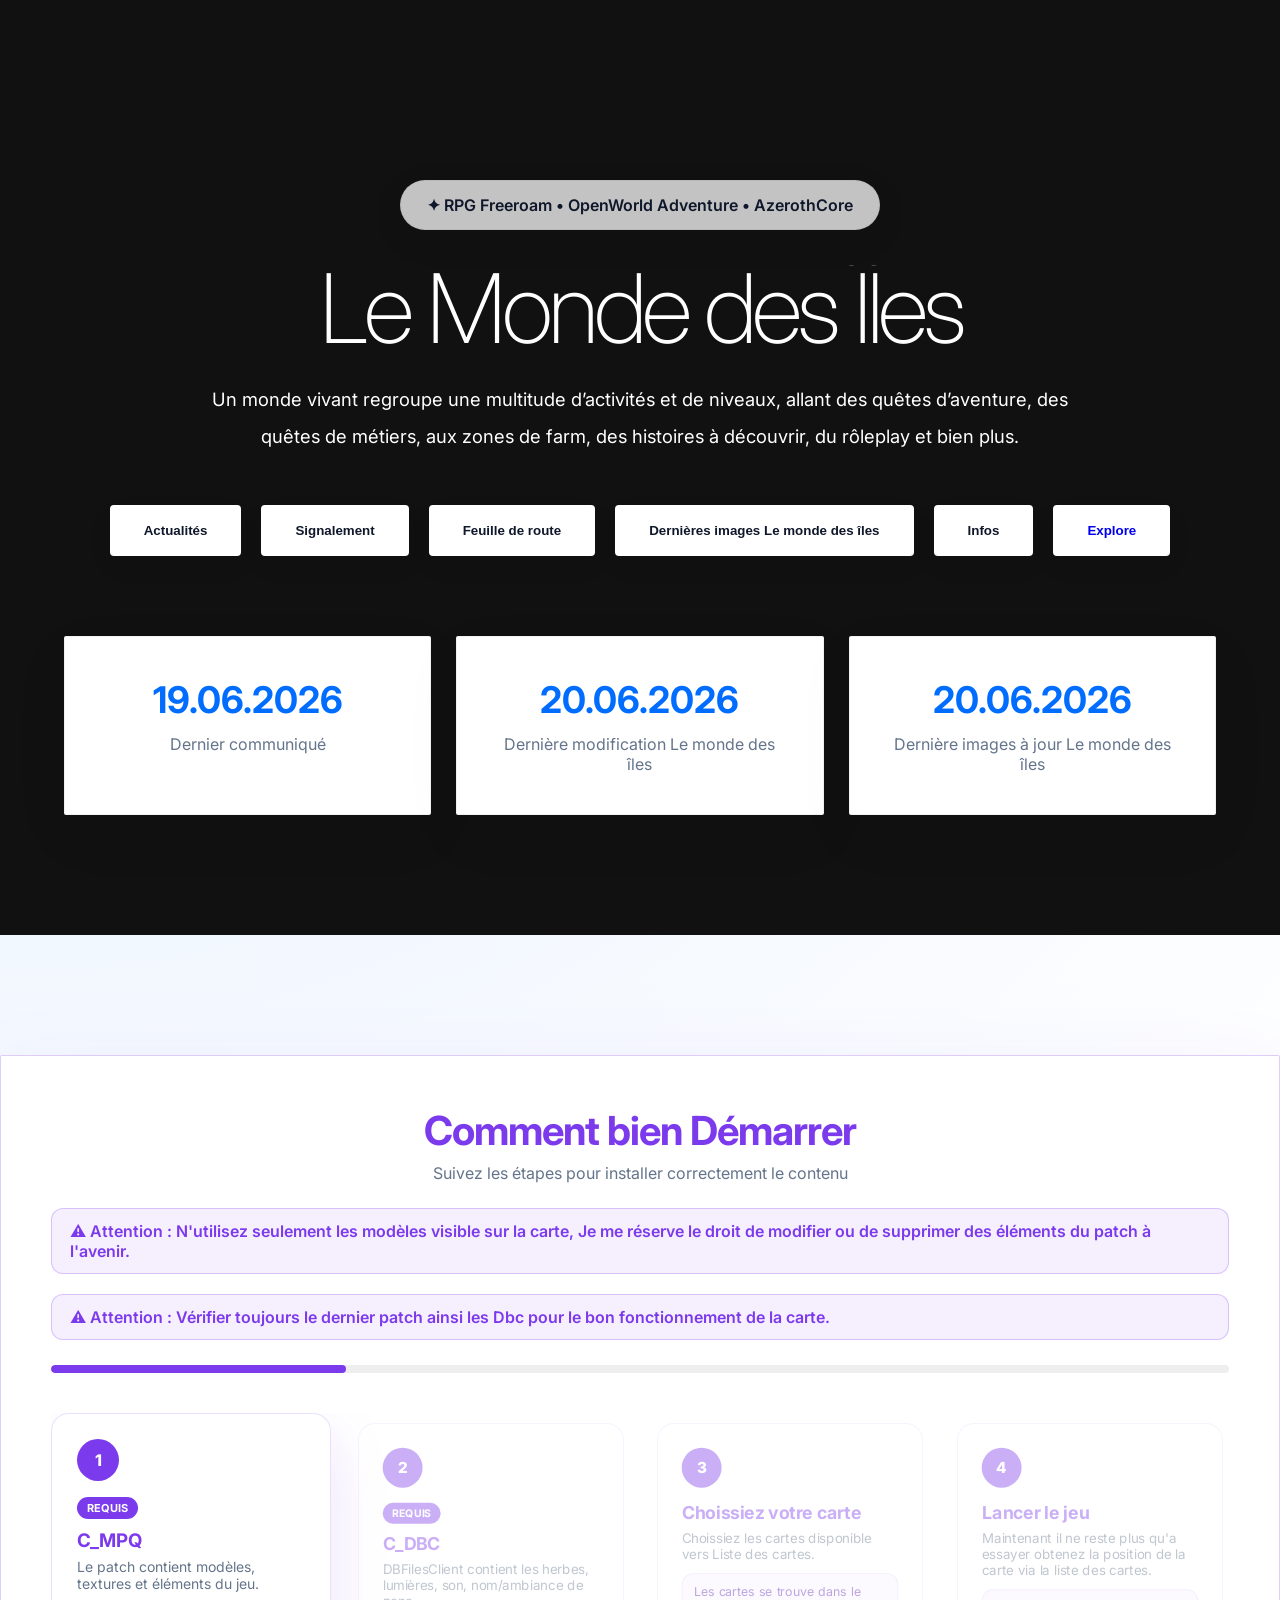
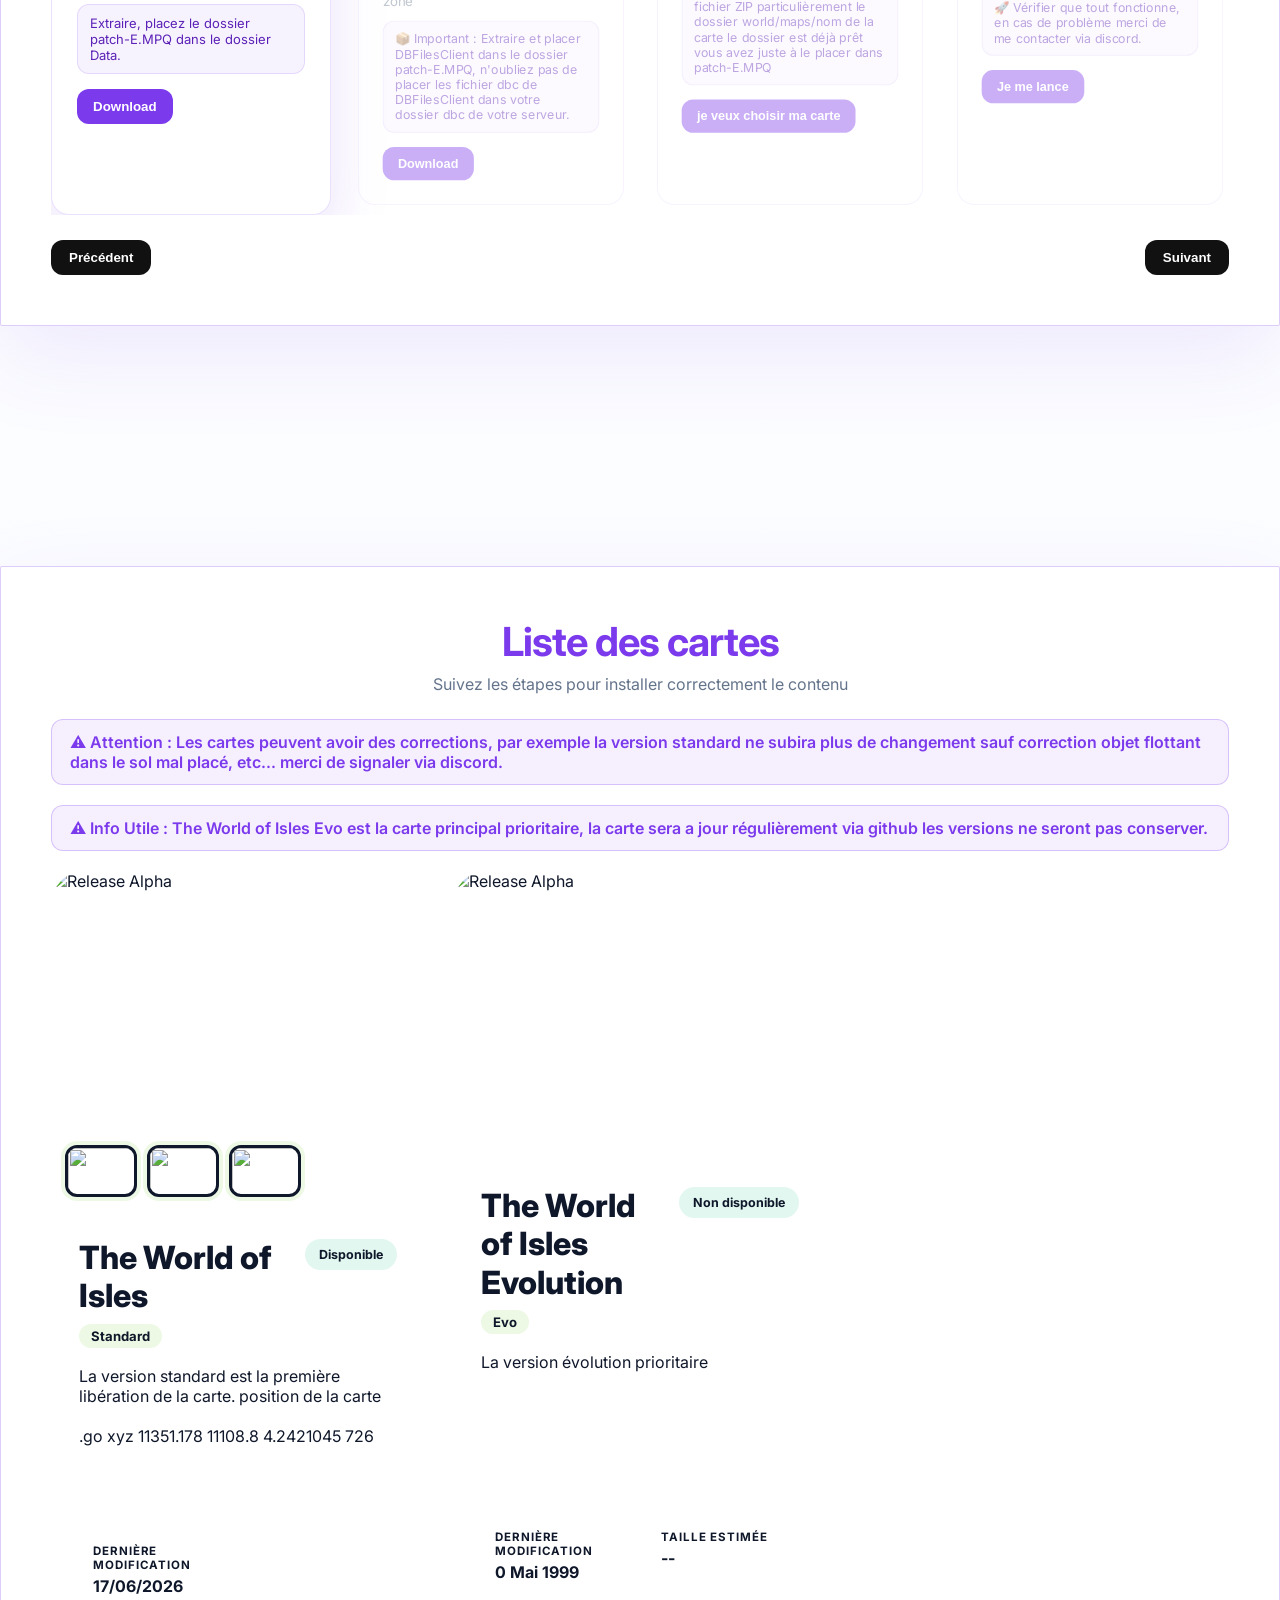
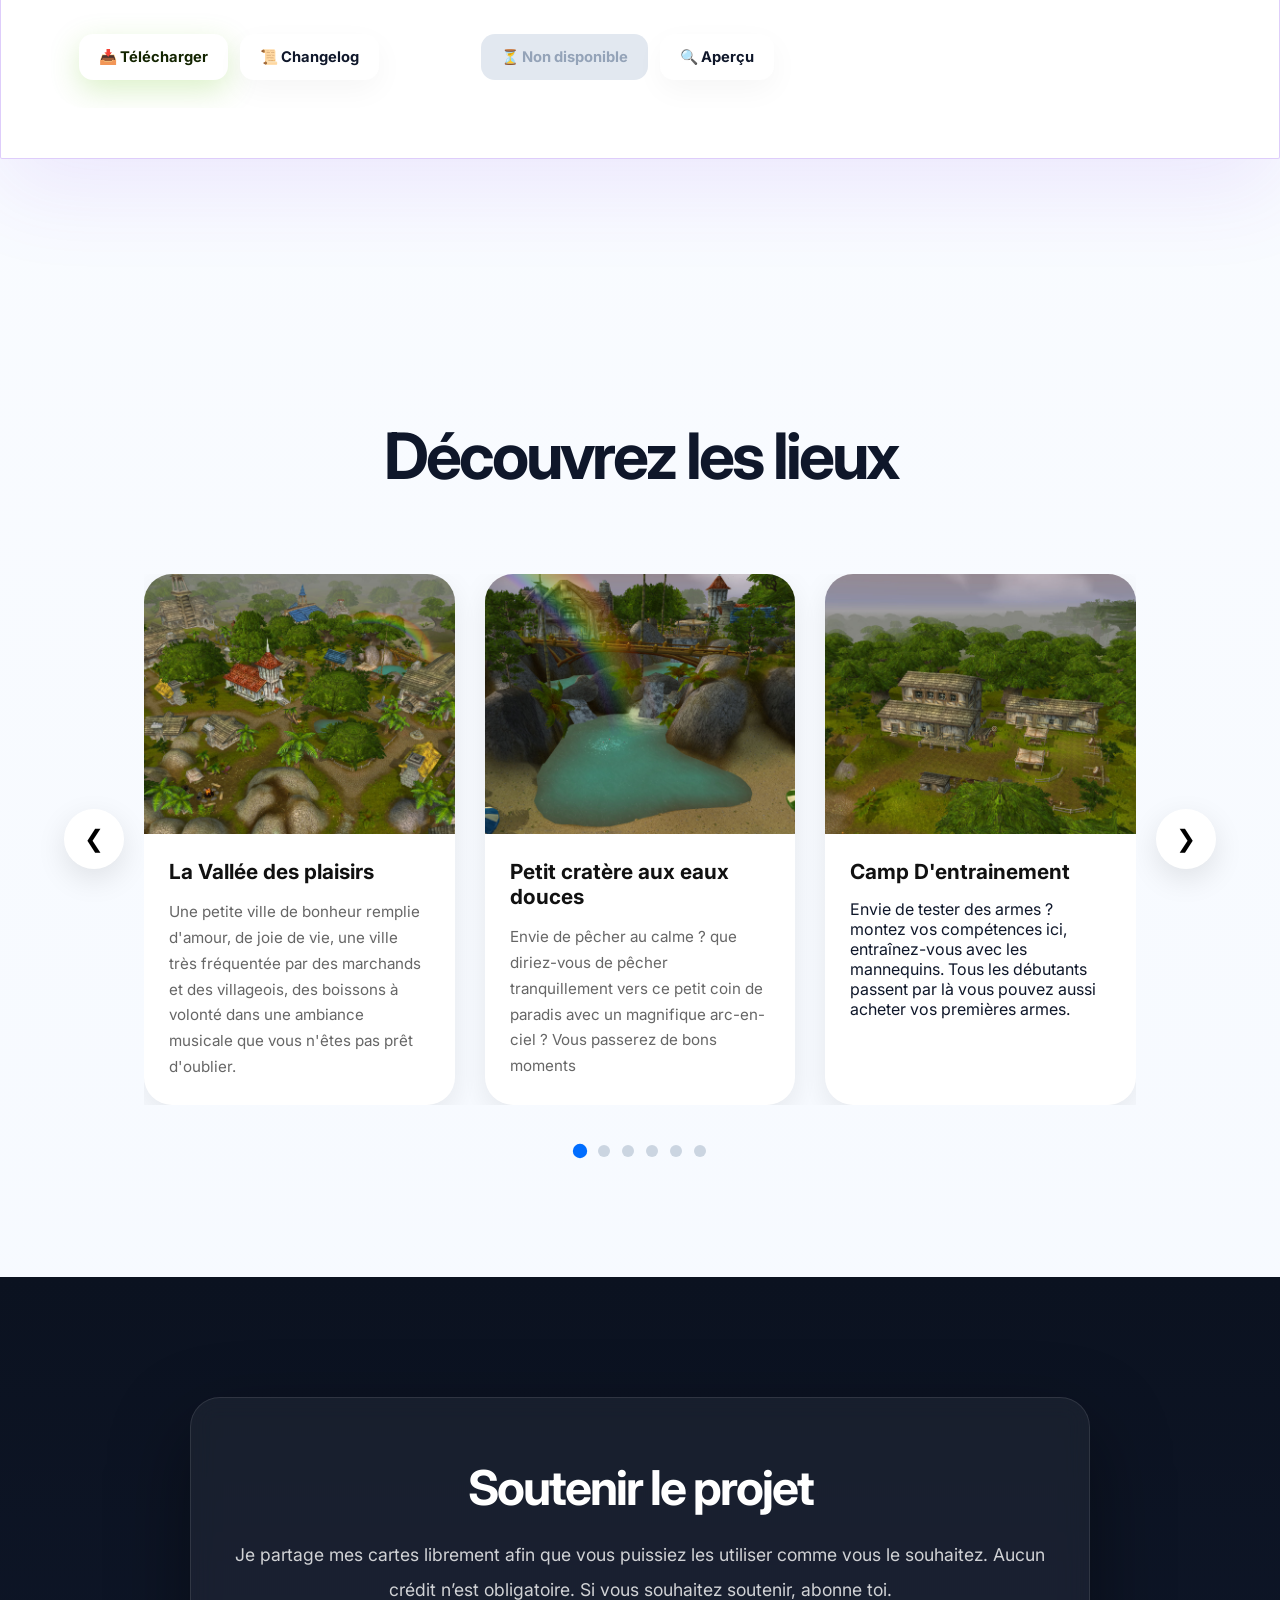
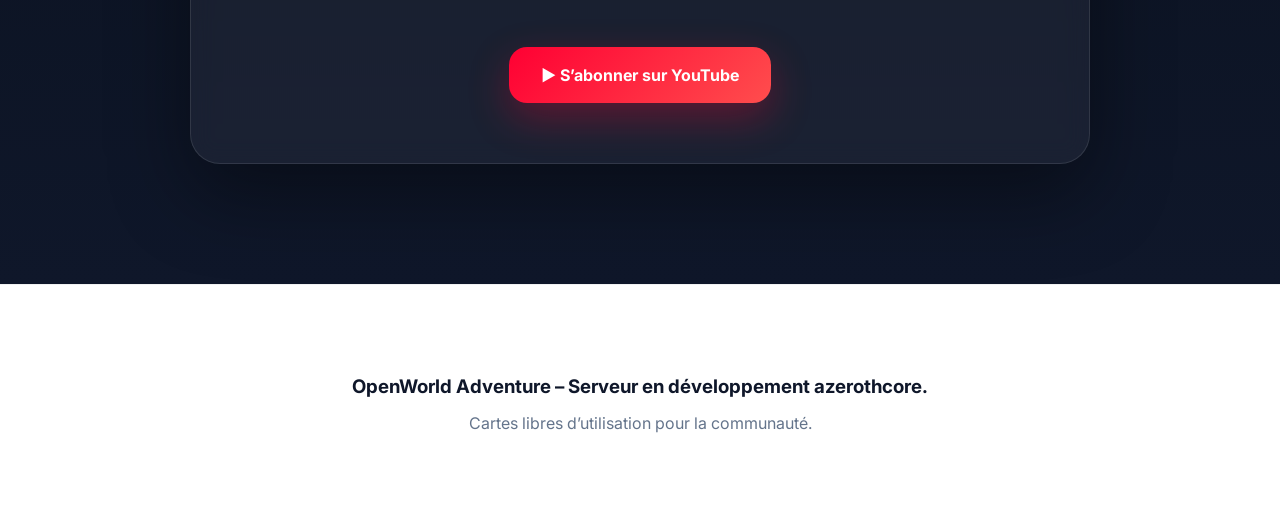
==== index.html @ 9f17b2f1 "Add files via upload" ====
<!DOCTYPE html>
<html lang="fr">
<head>
<meta charset="UTF-8">
<meta name="viewport" content="width=device-width, initial-scale=1.0">
<title>OpenWorld Adventure</title>
<link rel="stylesheet" href="css/style.css">
<link rel="preconnect" href="https://fonts.googleapis.com">
<link rel="preconnect" href="https://fonts.gstatic.com" crossorigin>
<link href="https://fonts.googleapis.com/css2?family=Inter:wght@300;400;500;600;700;800;900&display=swap" rel="stylesheet">
</head>
<body>
	<!--<div id="menu"></div>-->

<section class="hero">

    <video autoplay muted loop playsinline class="hero-video">
        <source src="video/world.mp4" type="video/mp4">
    </video>

    <div class="container hero-content">

        <div class="hero-badge">
            ✦ RPG Freeroam • OpenWorld Adventure • AzerothCore
        </div>

        <h1>
            Le Monde des Îles
        </h1>

        <p>
           Un monde vivant regroupe une multitude d’activités et de niveaux, allant des quêtes d’aventure, des quêtes de métiers, aux zones de farm, des histoires à découvrir, du rôleplay et bien plus. 
        </p>
 <div class="hero-buttons">
                <button class="btn-secondary" data-modal="newsModal">Actualités
</button>

<button class="btn-secondary" data-modal="signalModal">
    Signalement
</button>

<button class="btn-secondary" data-modal="feuilleModal">
    Feuille de route
</button>
<button class="btn-secondary" data-modal="patchModal">
    Dernières images Le monde des îles
</button>

<button class="btn-secondary" data-modal="videoModal">
    Infos
</button>
<a href="map"><button class="btn-secondary">
    Explore
</button></a>
            </div>
  

        <div class="hero-stats">
        	 <div class="stat-card">
                <h2>19.06.2026</h2>
                <span>Dernier communiqué</span>
            </div>

            <div class="stat-card">
                <h2>20.06.2026</h2>
                <span>Dernière modification Le monde des îles</span>
            </div>
             <div class="stat-card">
                <h2>20.06.2026</h2>
                <span>Dernière images à jour Le monde des îles</span>
            </div>


        </div>

    </div>

</section>


<style>

/* =========================
   BASE PANEL
========================= */

.tutorial-hybrid{
    padding:120px 0;
    display:flex;
    justify-content:center;
}

.tutorial-box{
    width: 100%;
  max-width: 1800px;
  background: rgba(255,255,255,0.95);
  border: 1px solid rgba(124,58,237,0.25);
  border-radius: 2px;
  padding: 50px;
  box-shadow: 0 30px 90px rgba(124,58,237,0.10);
  backdrop-filter: blur(12px);
}

/* TITLE */
.tutorial-title{
    text-align:center;
    margin-bottom:25px;
}

.tutorial-title h2{
    font-size:2.5rem;
    color:#7c3aed;
    letter-spacing:-1px;
}

.tutorial-title p{
    color:#64748b;
    margin-top:8px;
}

/* PROGRESS BAR */
.progress-wrap{
    width:100%;
    height:8px;
    background:#eee;
    border-radius:50px;
    margin:25px 0 40px;
    overflow:hidden;
}

.progress-bar{
    height:100%;
    width:25%;
    background:#7c3aed;
    transition:0.4s;
}

/* STEP TRACK (HORIZONTAL) */
.tutorial-track{
    display:flex;
    gap:20px;
    overflow:hidden;
}

.tutorial-step{

    pointer-events:none;

    flex:1;
    min-width:250px;

    background:white;
    border-radius:18px;
    border:1px solid rgba(124,58,237,0.15);

    padding:25px;

    opacity:0.4;
    transform:scale(0.95);

    transition:0.4s;
}

/* ACTIVE STEP */

.tutorial-step.active{

    pointer-events:auto;

    opacity:1;
    transform:scale(1);

    box-shadow:0 25px 60px rgba(124,58,237,0.15);
}

/* NUMBER */
.step-num{
    width:42px;
    height:42px;
    border-radius:50%;
    background:#7c3aed;
    color:white;

    display:flex;
    align-items:center;
    justify-content:center;

    font-weight:800;
    margin-bottom:15px;
}

/* TEXT */
.step-info h3{
    color:#7c3aed;
    margin-bottom:6px;
}

.step-info p{
    color:#64748b;
    font-size:14px;
    margin-bottom:12px;
}

/* BUTTON */
.btn-purple{
    background:#7c3aed;
    color:white;

    border:none;
    padding:10px 16px;
    border-radius:12px;

    font-weight:700;
    cursor:pointer;

    transition:0.3s;
}

.btn-purple:hover{
    transform:translateY(-3px);
    box-shadow:0 12px 30px rgba(124,58,237,0.3);
}

/* NAV BUTTONS */
.nav-buttons{
    display:flex;
    justify-content:space-between;
    margin-top:25px;
}

.nav-buttons button{
    padding:10px 18px;
    border:none;
    border-radius:12px;
    cursor:pointer;
    font-weight:700;
    background:#111;
    color:white;
}

/* MOBILE → vertical */
@media(max-width:768px){
    .tutorial-track{
        flex-direction:column;
    }

    .tutorial-step{
        min-width:100%;
    }
}
/* =========================
   INFO + WARNING SYSTEM
========================= */

.info-warning{
    background:rgba(124,58,237,0.08);
    border:1px solid rgba(124,58,237,0.25);
    padding:12px 18px;
    border-radius:12px;
    margin:20px 0;
    color:#7c3aed;
    font-weight:600;
}

/* REQUIRES TAG */
.tag-require{
    display:inline-block;
    padding:4px 10px;
    font-size:11px;
    font-weight:700;
    border-radius:999px;
    background:#7c3aed;
    color:white;
    margin-bottom:10px;
}

/* INFO BOX */
.info-box{
    margin:10px 0 15px;
    padding:10px 12px;
    border-radius:12px;

    background:rgba(124,58,237,0.06);
    border:1px solid rgba(124,58,237,0.15);

    font-size:13px;
    color:#5b21b6;
}

/* POPUP SYSTEM */
.popup{
    position:fixed;
    bottom:30px;
    right:30px;

    background:#7c3aed;
    color:white;

    padding:14px 18px;
    border-radius:12px;

    font-weight:700;

    opacity:0;
    transform:translateY(20px);

    transition:0.4s;
    pointer-events:none;
}

.popup.show{
    opacity:1;
    transform:translateY(0);
}

</style>

<section class="tutorial-hybrid" id="tutorial">
<div class="tutorial-box">

    <div class="tutorial-title">
        <h2>Comment bien Démarrer</h2>
        <p>Suivez les étapes pour installer correctement le contenu</p>
    </div>

    <!-- WARNING BOX GLOBAL -->
    <div class="info-warning">
        ⚠️ Attention : N'utilisez seulement les modèles visible sur la carte, Je me réserve le droit de modifier ou de supprimer des éléments du patch à l'avenir.
    </div>
    <div class="info-warning">
        ⚠️ Attention : Vérifier toujours le dernier patch ainsi les Dbc pour le bon fonctionnement de la carte.
    </div>

    <div class="progress-wrap">
        <div class="progress-bar" id="progressBar"></div>
    </div>

    <div class="tutorial-track">

        <!-- STEP 1 -->
        <div class="tutorial-step active">

            <div class="step-num">1</div>

            <div class="step-info">

                <div class="tag-require">REQUIS</div>

                <h3>C_MPQ</h3>

                <p>Le patch contient modèles, textures et éléments du jeu.</p>

                <div class="info-box">
                    Extraire, placez le dossier patch-E.MPQ dans le dossier Data. <br/>
                </div>

                <a href="https://www.mediafire.com/file/862pivj60sgarbf/C_MPQ.zip/file"><button class="btn-purple" onclick="showPopup('Téléchargement lancé !')">
                    Download
                </button></a>

            </div>

        </div>

        <!-- STEP 2 -->
        <div class="tutorial-step">

            <div class="step-num">2</div>

            <div class="step-info">
                 <div class="tag-require">REQUIS</div>
                <h3>C_DBC</h3>

                <p>DBFilesClient contient les herbes, lumières, son, nom/ambiance de zone</p>

                <div class="info-box">
                    📦 Important : Extraire et placer DBFilesClient dans le dossier patch-E.MPQ, n'oubliez pas de placer les fichier dbc de DBFilesClient dans votre dossier dbc de votre serveur.
                </div>

                <a href="https://www.mediafire.com/file/7sdpprgz83rs4ek/C_DBC.zip/file"><button class="btn-purple" onclick="showPopup('WinRAR recommandé')">
                    Download
                </button></a>

            </div>

        </div>

        <!-- STEP 3 -->
        <div class="tutorial-step">

            <div class="step-num">3</div>

            <div class="step-info">

                <h3>Choissiez votre carte</h3>

                <p>Choissiez les cartes disponible vers Liste des cartes.</p>

                <div class="info-box">
                    Les cartes se trouve dans le fichier ZIP particulièrement le dossier world/maps/nom de la carte le dossier est déjà prêt vous avez juste à le placer dans patch-E.MPQ
                </div>

                <a href="#tutorial2"><button class="btn-purple" onclick="showPopup('Redirection')">
                    je veux choisir ma carte
                </button></a>

            </div>

        </div>

        <!-- STEP 4 -->
        <div class="tutorial-step">

            <div class="step-num">4</div>

            <div class="step-info">

                <h3>Lancer le jeu</h3>

                <p>Maintenant il ne reste plus qu'a essayer obtenez la position de la carte via la liste des cartes.</p>

                <div class="info-box">
                    🚀 Vérifier que tout fonctionne,  en cas de problème merci de me contacter via discord.
                </div>

                 <a href="#tutorial2"><button class="btn-purple" onclick="showPopup('Redirection')">
                    Je me lance
                </button></a>

            </div>

        </div>

    </div>

    <div class="nav-buttons">
        <button onclick="prevStep()">Précédent</button>
        <button onclick="nextStep()">Suivant</button>
    </div>

</div>
</section>
<section class="tutorial-hybrid" id="tutorial2">
<div class="tutorial-box">

    <div class="tutorial-title">
        <h2>Liste des cartes</h2>
        <p>Suivez les étapes pour installer correctement le contenu</p>
    </div>

    <!-- WARNING BOX GLOBAL -->
    <div class="info-warning">
        ⚠️ Attention : Les cartes peuvent avoir des corrections, par exemple la version standard ne subira plus de changement sauf correction objet flottant dans le sol mal placé, etc... merci de signaler via discord.
    </div>
     <div class="info-warning">
        ⚠️ Info Utile : The World of Isles Evo est la carte principal prioritaire, la carte sera a jour régulièrement via github les versions ne seront pas conserver.
    </div>



    <div class="card-grid">

        <!-- ==========================================
             CARD 1
        ========================================== -->
        <article class="release-card">

            <div class="release-image-wrapper">
                <img src="img/card/standard.jpg"
                     alt="Release Alpha"
                     class="release-main-image">
                <div class="release-banner"></div>
            </div>

             <div class="release-thumbs">
                 <img src="img/card/1.jpg" class="release-thumb active" onclick="changeReleaseImage(this)">
                <img src="img/card/2.jpg" class="release-thumb active" onclick="changeReleaseImage(this)">  
                <img src="img/card/3.jpg" class="release-thumb active" onclick="changeReleaseImage(this)">
            </div>

            <div class="release-content">
                <div class="release-top">
                    <div>
                        <h2 class="release-title">The World of Isles</h2>
                        <span class="release-version">Standard</span>
                    </div>
                    <span class="status available">Disponible</span>
                </div>

                <p class="release-description">
                    La version standard est la première libération de la carte. position de la carte <br/><br/>.go xyz 11351.178 11108.8 4.2421045 726
                </p>

                <div class="meta-grid">
                    <div class="meta-box">
                        <span class="meta-label">Dernière modification</span>
                        <span class="meta-value">17/06/2026</span>
                    </div>
                </div>

                <div class="actions">
                    <a href="https://www.mediafire.com/file/130jlw6naqi3w5w/The_World_of_Isles_Standard.zip/file" class="btn btn-primary">📥 Télécharger</a>
                    <button class="btn btn-secondary" onclick="openModal('modal-release')">📜 Changelog</button>
                </div>
            </div>
        </article>

        <!-- ==========================================
             CARD 2
        ========================================== -->
        <article class="release-card">
            <div class="release-image-wrapper">
                <img src="img/card/standard.jpg"
                     alt="Release Alpha"
                     class="release-main-image">
                <div class="release-banner"></div>
            </div>

            <div class="release-thumbs">
            </div>

            <div class="release-content">
                <div class="release-top">
                    <div>
                        <h2 class="release-title">The World of Isles Evolution</h2>
                        <span class="release-version">Evo </span>
                    </div>
                    <span class="status available">Non disponible</span>
                </div>

                <p class="release-description">
                    La version évolution prioritaire
                </p>

                <div class="meta-grid">
                    <div class="meta-box">
                        <span class="meta-label">Dernière modification</span>
                        <span class="meta-value">0 Mai 1999</span>
                    </div>
                    <div class="meta-box">
                        <span class="meta-label">Taille estimée</span>
                        <span class="meta-value">--</span>
                    </div>
                </div>

                <div class="actions">
                    <span class="btn btn-disabled">⏳ Non disponible</span>
                    <button class="btn btn-secondary">🔍 Aperçu</button>
                </div>
            </div>
        </article>


    </div>
</div>

<!-- MODAL RELEASE -->
<div class="modal" id="modal-release">
    <div class="modal-box">
        <div class="modal-header">
            <h3>📜 Changelog</h3>
            <button class="modal-close" onclick="closeModal('modal-release')">×</button>
        </div>
        <div class="modal-body">
            <ul class="changelog-list">
                <li></li>
            </ul>
        </div>
    </div>
</div>

<!-- MODAL PATCH -->
<div class="modal" id="modal-patch">
    <div class="modal-box">
        <div class="modal-header">
            <h3>📦 Contenu du Patch</h3>
            <button class="modal-close" onclick="closeModal('modal-patch')">×</button>
        </div>
        <div class="modal-body">
            <ul class="changelog-list">
                <li>Cartes personnalisées.</li>
                <li>Textures HD améliorées.</li>
                <li>Nouveaux modèles 3D.</li>
                <li>Créatures exclusives.</li>
                <li>Effets visuels et sons.</li>
            </ul>
        </div>
    </div>
</div>
</section>

<!-- POPUP -->
<div id="popup" class="popup"></div>
<script>

function showPopup(text){

    const popup = document.getElementById("popup");

    popup.innerText = text;
    popup.classList.add("show");

    setTimeout(()=>{
        popup.classList.remove("show");
    }, 2000);
}

/* garde ton ancien JS nextStep/prevStep */

</script>
<script>

let steps = document.querySelectorAll(".tutorial-step");
let progress = document.getElementById("progressBar");

let current = 0;

function update(){
    steps.forEach((s,i)=>{
        s.classList.toggle("active", i === current);
    });

    progress.style.width = ((current+1)/steps.length)*100 + "%";
}

function nextStep(){
    if(current < steps.length -1){
        current++;
        update();
    }
}

function prevStep(){
    if(current > 0){
        current--;
        update();
    }
}

update();

</script>

</section>

<div class="custom-modal" id="newsModal">

    <div class="modal-overlay"></div>

    <div class="modal-box">

        <button class="close-modal">
            ✕
        </button>

          <div class="news-card">

                <h2>Actualités</h2>
                <p></p>


            </div>

    </div>

</div>

<div class="custom-modal" id="signalModal">

    <div class="modal-overlay"></div>

    <div class="modal-box">

        <button class="close-modal">
            ✕
        </button>

          <div class="news-card">

                <h2>The World of Isles standard</h2>
                <li>Objet flottanet, en dessous du sol.<li>

        </div>
    </div>
</div>
<div class="custom-modal" id="feuilleModal">

    <div class="modal-overlay"></div>

    <div class="modal-box">

        <button class="close-modal">
            ✕
        </button>

          <div class="news-card">

                <h2>The World of Isles Evolution</h2>
                <li>Amélioration et changement sur la carte.</li>
                <li>Nouvelle île au bambou.</li>

        </div>
    </div>
</div>
<div class="custom-modal" id="patchModal">

    <div class="modal-overlay"></div>

    <div class="modal-box">

        <button class="close-modal">✕</button>

        <h2>Dernières images</h2>

        <div class="news-grid">

            <div class="news-card">
                <a href="img/news/1.jpg"><img src="img/news/1.jpg" alt=""></a>
            </div>

            <div class="news-card">
                <a href="img/news/2.jpg"><img src="img/news/2.jpg" alt=""></a>
            </div>

            <div class="news-card">
                <a href="img/news/3.jpg"><img src="img/news/3.jpg" alt=""></a>
            </div>
            <div class="news-card">
                <a href="img/news/4.jpg"><img src="img/news/4.jpg" alt=""></a>
            </div>

        </div>

    </div>

</div>
  <script>
    // Toggle FAQ accordéon
    const items = document.querySelectorAll(".faq-item");
    items.forEach(item => {
      item.addEventListener("click", () => {
        item.classList.toggle("active");
      });
    });
  </script>

</body>

        </div>

    </div>

</div>
<style>

.section-header{
    text-align:center;
    margin-bottom:50px;
}

.section-header h1{
    font-size:clamp(2.5rem, 5vw, 4rem);
    font-weight:800;
    margin-bottom:12px;
}

.section-header p{
    max-width:780px;
    margin:auto;
    color:var(--muted);
    font-size:1.05rem;
}

/* ==========================================
   GRID - EXACTEMENT COMME TON IMAGE
========================================== */
.card-grid{
    display:grid;
    grid-template-columns:repeat(3, 1fr);
    gap:28px;
}

/* ==========================================
   CARD
========================================== */
.release-card{
    background:var(--surface);
    border-radius:var(--radius);
    overflow:hidden;
    box-shadow:var(--shadow);
    border:1px solid var(--border);
    transition:var(--transition);

    /* IMPORTANT : toutes les cartes ont la même hauteur */
    height:100%;
    display:flex;
    flex-direction:column;
}

.release-card:hover{
    transform:translateY(-8px);
    box-shadow:0 30px 80px rgba(15,23,42,0.12);
}

/* ==========================================
   IMAGE PRINCIPALE
========================================== */
.release-image-wrapper{
    position:relative;
}

.release-main-image{
    width:100%;
    height:260px; /* même hauteur pour toutes */
    object-fit:cover;
    display:block;
}

.release-banner{
    position:absolute;
    left:0;
    right:0;
    bottom:0;
    height:6px;
    background:linear-gradient(90deg, var(--primary), var(--primary-light));
}

/* ==========================================
   MINIATURES
========================================== */
.release-thumbs{
    display:flex;
    gap:10px;
    padding:14px;
    background:#fff;
    border-bottom:1px solid var(--border);
}

.release-thumb{
    width:72px;
    height:52px;
    object-fit:cover;
    border-radius:12px;
    cursor:pointer;
    border:3px solid transparent;
    opacity:.75;
    transition:var(--transition);
}

.release-thumb:hover{
    opacity:1;
    transform:translateY(-2px);
}

.release-thumb.active{
    opacity:1;
    border-color:var(--primary);
    box-shadow:0 0 0 4px rgba(110,201,35,.12);
}

/* ==========================================
   CONTENT
========================================== */
.release-content{
    padding:28px;
    display:flex;
    flex-direction:column;
    flex:1; /* remplit toute la hauteur restante */
}

.release-top{
    display:flex;
    justify-content:space-between;
    align-items:flex-start;
    gap:16px;
    margin-bottom:18px;
}

.release-title{
    font-size:2rem;
    font-weight:800;
    line-height:1.2;
}

.release-version{
    display:inline-block;
    margin-top:8px;
    padding:4px 12px;
    border-radius:999px;
    background:rgba(110,201,35,.12);
    color:var(--primary-dark);
    font-size:.82rem;
    font-weight:700;
}

.status{
    padding:8px 14px;
    border-radius:999px;
    font-size:.78rem;
    font-weight:700;
    white-space:nowrap;
}

.status.available{
    background:rgba(16,185,129,.12);
    color:var(--success);
}

.status.unavailable{
    background:rgba(239,68,68,.12);
    color:var(--danger);
}

/* Description avec hauteur minimale pour uniformiser */
.release-description{
    color:var(--muted);
    margin-bottom:24px;
    min-height:140px;
}

/* ==========================================
   META
========================================== */
.meta-grid{
    display:grid;
    grid-template-columns:1fr 1fr;
    gap:14px;
    margin-bottom:24px;
}

.meta-box{
    background:var(--surface-2);
    border:1px solid var(--border);
    border-radius:18px;
    padding:14px;
}

.meta-label{
    display:block;
    font-size:.72rem;
    text-transform:uppercase;
    letter-spacing:.08em;
    color:var(--muted);
    font-weight:700;
    margin-bottom:4px;
}

.meta-value{
    font-weight:700;
}

/* ==========================================
   BUTTONS
========================================== */
.actions{
    display:flex;
    gap:12px;
    flex-wrap:wrap;

    /* pousse les boutons en bas de la carte */
    margin-top:auto;
}

.btn{
    display:inline-flex;
    align-items:center;
    justify-content:center;
    padding:14px 20px;
    border-radius:14px;
    border:none;
    cursor:pointer;
    font-family:inherit;
    font-size:.92rem;
    font-weight:700;
    text-decoration:none;
    transition:var(--transition);
}

.btn-primary{
    background:linear-gradient(135deg, var(--primary), #8dff2e);
    color:#132400;
    box-shadow:0 10px 30px rgba(110,201,35,.25);
}

.btn-primary:hover{
    transform:translateY(-2px);
    box-shadow:0 18px 40px rgba(110,201,35,.35);
}

.btn-secondary{
    background:#fff;
    border:1px solid var(--border);
    color:var(--text);
}

.btn-secondary:hover{
    background:var(--surface-2);
}

.btn-disabled{
    background:#e2e8f0;
    color:#94a3b8;
    cursor:not-allowed;
    pointer-events:none;
}

/* ==========================================
   MODAL
========================================== */
.modal{
    position:fixed;
    inset:0;
    background:rgba(15,23,42,.65);
    backdrop-filter:blur(6px);
    display:flex;
    justify-content:center;
    align-items:center;
    padding:20px;
    opacity:0;
    visibility:hidden;
    transition:var(--transition);
    z-index:9999;
}

.modal.active{
    opacity:1;
    visibility:visible;
}

.modal-box{
    background:#fff;
    border-radius:28px;
    width:min(720px, 100%);
    max-height:85vh;
    overflow:auto;
    box-shadow:0 40px 100px rgba(15,23,42,.25);
}

.modal-header{
    padding:28px 32px 20px;
    border-bottom:1px solid var(--border);
    display:flex;
    justify-content:space-between;
    align-items:center;
}

.modal-header h3{
    font-size:1.6rem;
    font-weight:800;
}

.modal-close{
    width:42px;
    height:42px;
    border:none;
    border-radius:50%;
    background:#f1f5f9;
    cursor:pointer;
    font-size:1.5rem;
}

.modal-body{
    padding:28px 32px 32px;
}

.changelog-list{
    padding-left:20px;
    color:var(--muted);
}

.changelog-list li{
    margin-bottom:10px;
}

/* ==========================================
   RESPONSIVE
========================================== */
@media (max-width: 1100px){
    .card-grid{
        grid-template-columns:repeat(2, 1fr);
    }
}

@media (max-width: 768px){
    body{
        padding:40px 16px;
    }

    .card-grid{
        grid-template-columns:1fr;
    }

    .release-main-image{
        height:220px;
    }

    .release-content{
        padding:22px;
    }

    .release-top{
        flex-direction:column;
        align-items:flex-start;
    }

    .meta-grid{
        grid-template-columns:1fr;
    }

    .actions{
        flex-direction:column;
    }

    .btn{
        width:100%;
    }

    .release-description{
        min-height:auto;
    }
}
</style>
</head>


<script>
function changeReleaseImage(thumb){
    const card = thumb.closest('.release-card');
    const mainImage = card.querySelector('.release-main-image');

    mainImage.src = thumb.src;
    mainImage.alt = thumb.alt || 'Image release';

    card.querySelectorAll('.release-thumb').forEach(img => {
        img.classList.remove('active');
    });

    thumb.classList.add('active');
}

function openModal(id){
    document.getElementById(id).classList.add('active');
    document.body.style.overflow = 'hidden';
}

function closeModal(id){
    document.getElementById(id).classList.remove('active');
    document.body.style.overflow = '';
}

// Fermer en cliquant à l'extérieur
 document.querySelectorAll('.modal').forEach(modal => {
    modal.addEventListener('click', function(e){
        if(e.target === this){
            this.classList.remove('active');
            document.body.style.overflow = '';
        }
    });
});

// Fermer avec Échap
 document.addEventListener('keydown', function(e){
    if(e.key === 'Escape'){
        document.querySelectorAll('.modal.active').forEach(modal => {
            modal.classList.remove('active');
        });
        document.body.style.overflow = '';
    }
});
</script>
  <section class="gallery">

    <div class="container">

        <div class="section-title">
            <h2>Découvrez les lieux</h2>
        </div>

        <!-- SLIDER -->

        <div class="modern-slider">

            <!-- BUTTON LEFT -->

            <button class="slider-btn prev" id="prevBtn">
                ❮
            </button>

            <!-- TRACK -->

            <div class="slider-wrapper">

                <div class="slider-track" id="sliderTrack">

                    <!-- CARD -->

                    <div class="gallery-item" onclick="openLightbox('img/village.jpg')">

                        <img src="img/village.jpg" alt="">

                        <div class="gallery-content">
                            <h3>La Vallée des plaisirs</h3>
                            <p>Une petite ville de bonheur remplie d'amour, de joie de vie, une ville très fréquentée par des marchands et des villageois, des boissons à volonté dans une ambiance musicale que vous n'êtes pas prêt d'oublier. </p>
                        </div>
                    </div>

                    <!-- CARD -->

                    <div class="gallery-item" onclick="openLightbox('img/cratere.jpg')">

                        <img src="img/cratere.jpg" alt="">

                        <div class="gallery-content">
                            <h3>Petit cratère aux eaux douces</h3>
                            <p>Envie de pêcher au calme ? que diriez-vous de pêcher tranquillement vers ce petit coin de paradis avec un magnifique arc-en-ciel ? Vous passerez de bons moments </p>
                        </div>

                    </div>

                    <!-- CARD -->

                    <div class="gallery-item" onclick="openLightbox('img/camp.jpg')">

                        <img src="img/camp.jpg" alt="">

                        <div class="gallery-content">
                            <h3>Camp D'entrainement</h3>
                            Envie de tester des armes ? montez vos compétences ici, entraînez-vous avec les mannequins. Tous les débutants passent par là
                            vous pouvez aussi acheter vos premières armes.
                        </div>

                    </div>

                    <!-- AUTRES IMAGES -->

                    <div class="gallery-item" onclick="openLightbox('img/petrole.jpg')">

                        <img src="img/petrole.jpg" alt="">

                        <div class="gallery-content">
                            <h3>Centre pétrolier</h3>
                            <p>Centre pétrolier façon très écologique ce qui permet de ne pas détruire les eaux douces ni la rendre sale.</p>
                        </div>

                    </div>

                    <div class="gallery-item" onclick="openLightbox('img/village1.jpg')">

                        <img src="img/village1.jpg" alt="">

                        <div class="gallery-content">
                            <h3>Petit village</h3>
                            <p>Un peu égarer ? certains village peuvent vous aidez a retrouver votre chemin, vous pouvez accèder a cette auberge, et découvrir d'autre habitant.</p>
                        </div>

                    </div>

                    <div class="gallery-item" onclick="openLightbox('img/nature.jpg')">

                        <img src="img/nature.jpg" alt="">

                        <div class="gallery-content">
                            <h3>Des petites merveille de la nature</h3>

                            <p>
							Vous trouverez des petits endroit très sympas attention certaine abeille penvent vous attaquez faite très attention dans ces petit bois vous trouverez de petite choses intéressante. 
                            </p>
                        </div>

                    </div>

                    <div class="gallery-item" onclick="openLightbox('img/snow.jpg')">

                        <img src="img/snow.jpg" alt="">

                        <div class="gallery-content">
                            <h3>De la neige ? il fait froid</h3>

                            <p>
                                Il peut y avoir de la neige de petite quantité sur les hautes montagnes, mais ce n'est qu'une impression. Cette neige n'est pas si froide, c'est la neige tiède qui résiste aux températures assez agréable à marcher sur la surface.
                            </p>
                        </div>

                    </div>
                      <div class="gallery-item" onclick="openLightbox('img/hante.jpg')">

                        <img src="img/hante.jpg" alt="">

                        <div class="gallery-content">
                            <h3>La maison hanté</h3>

                            <p>
                                Cette maison est située dans un endroit assez vide, des bruits retentissent, un fantôme a déjà été perçu qui ressemble à une dame vêtue d'une robe avec des cheveux frisottés qui rôde sur le chemin
                            </p>
                        </div>

                    </div>

                </div>

              

                </div>
            <!-- BUTTON RIGHT -->

            <button class="slider-btn next" id="nextBtn">
                ❯
            </button>

        </div>

        <!-- PAGINATION -->

        <div class="slider-pagination" id="sliderPagination"></div>

    </div>

</section>

<section class="support-section" id="gallery">

    <div class="container">

        <div class="support-box">

            <h2>Soutenir le projet</h2>

            <p>
                Je partage mes cartes librement afin que vous puissiez les utiliser comme vous le souhaitez.
				Aucun crédit n’est obligatoire.
				Si vous souhaitez soutenir, abonne toi.
            </p>

            <div class="support-buttons">

                <a href="https://www.youtube.com/@GNC904" target="_blank" class="btn-youtube">
                    ▶ S’abonner sur YouTube
                </a>

            </div>

        </div>

    </div>

</section>

<footer>

    <div class="container">

        <h3>
           OpenWorld Adventure – Serveur en développement azerothcore.
        </h3>

        <p>
            Cartes libres d’utilisation pour la communauté. 
        </p>

    </div>

</footer>
<script>
fetch("menu.html")
  .then(response => response.text())
  .then(data => {
    document.getElementById("menu").innerHTML = data;
  });
</script>

<script>

/* =========================================
   SLIDER
========================================= */

const track =
document.getElementById('sliderTrack');

const nextBtn =
document.getElementById('nextBtn');

const prevBtn =
document.getElementById('prevBtn');

const pagination =
document.getElementById('sliderPagination');

const cards =
document.querySelectorAll('.gallery-item');

let index = 0;

/* CARDS PER VIEW */

function getCardsPerView(){

    if(window.innerWidth <= 768){

        return 1;
    }

    if(window.innerWidth <= 1100){

        return 2;
    }

    return 3;
}

/* UPDATE */

function updateSlider(){

    const cardsPerView =
    getCardsPerView();

    const cardWidth =
    cards[0].offsetWidth + 30;

    track.style.transform =
    `translateX(-${index * cardWidth}px)`;

    updateDots(cardsPerView);
}

/* NEXT */

nextBtn.addEventListener('click', () => {

    const cardsPerView =
    getCardsPerView();

    if(index < cards.length - cardsPerView){

        index++;

        updateSlider();
    }

});

/* PREV */

prevBtn.addEventListener('click', () => {

    if(index > 0){

        index--;

        updateSlider();
    }

});

/* PAGINATION */

function createDots(){

    pagination.innerHTML = '';

    const cardsPerView =
    getCardsPerView();

    const total =
    cards.length - cardsPerView + 1;

    for(let i = 0; i < total; i++){

        const dot =
        document.createElement('div');

        dot.classList.add('slider-dot');

        if(i === index){

            dot.classList.add('active');
        }

        dot.addEventListener('click', () => {

            index = i;

            updateSlider();
        });

        pagination.appendChild(dot);
    }

}

function updateDots(){

    const dots =
    document.querySelectorAll('.slider-dot');

    dots.forEach(dot =>
    dot.classList.remove('active'));

    if(dots[index]){

        dots[index].classList.add('active');
    }

}

/* INIT */

createDots();

updateSlider();

/* RESIZE */

window.addEventListener('resize', () => {

    createDots();

    updateSlider();
});
/* =========================================
   UNIVERSAL MODAL SYSTEM
========================================= */

/* OPEN */

document.querySelectorAll('[data-modal]')
.forEach(button => {

    button.addEventListener('click', () => {

        const modalId =
        button.getAttribute('data-modal');

        const modal =
        document.getElementById(modalId);

        if(modal){

            modal.classList.add('active');

            document.body.style.overflow = 'hidden';
        }
    });

});

/* CLOSE BUTTON */

document.querySelectorAll('.close-modal')
.forEach(button => {

    button.addEventListener('click', () => {

        button.closest('.custom-modal')
        .classList.remove('active');

        document.body.style.overflow = 'auto';
    });

});

/* CLOSE OVERLAY */

document.querySelectorAll('.modal-overlay')
.forEach(overlay => {

    overlay.addEventListener('click', () => {

        overlay.closest('.custom-modal')
        .classList.remove('active');

        document.body.style.overflow = 'auto';
    });

});

/* ESC */

document.addEventListener('keydown', (e) => {

    if(e.key === 'Escape'){

        document.querySelectorAll('.custom-modal')
        .forEach(modal => {

            modal.classList.remove('active');
        });

        document.body.style.overflow = 'auto';
    }
});
</script>
</body>
</html>
---- css/style.css ----
*{
    margin:0;
    padding:0;
    box-sizing:border-box;
}

html{
    scroll-behavior:smooth;
}

:root{

    --blue:#006dff;
    --blue2:#58a6ff;

    --white:#ffffff;
    --bg:#f5f9ff;

    --dark:#0f172a;
    --gray:#64748b;

    --radius:34px;
}

body{

    font-family:'Inter',sans-serif;

    background:
    radial-gradient(circle at top left,
    rgba(0,109,255,0.10),
    transparent 30%),

    linear-gradient(
    180deg,
    #ffffff 0%,
    #f5f9ff 100%
    );

    color:var(--dark);

    overflow-x:hidden;
}

.container{

    width:90%;
    max-width:1450px;
    margin:auto;
}

img{
    width:100%;
    display:block;
}

/* =====================================================
   NAVBAR
===================================================== */

.navbar{

    position:fixed;

    top:0;
    left:0;

    width:100%;

    z-index:999;

    padding:24px 0;

    background:
    rgba(255,255,255,1);

    backdrop-filter:blur(18px);

    border-bottom:
    1px solid rgba(15,23,42,0.06);
}

.nav-container{

    display:flex;

    justify-content:space-between;

    align-items:center;
}

.logo{

    font-size:1.0rem;

    font-weight:300;

    letter-spacing:-1px;

    color:var(--dark);
}

.nav-links{

    display:flex;

    gap:40px;
}

.nav-links a{

    text-decoration:none;

    color:var(--dark);

    font-weight:600;

    transition:0.3s;
}

.nav-links a:hover{

    color:var(--blue);
}

/* =====================================================
   HERO
===================================================== */

.hero{

    position:relative;

    min-height:100vh;

    display:flex;

    align-items:center;

    overflow:hidden;

    padding:180px 0 120px;
    background: #111;
}

.hero::before{

    content:'';

    position:absolute;

    width:800px;
    height:800px;


    top:-300px;
    right:-100px;

    filter:blur(50px);
}

.hero-video{

    position:absolute;

    inset:0;

    width:100%;
    height:100%;

    object-fit:cover;

    opacity:0.08;
}

.hero-content{

    position:relative;

    z-index:2;

    text-align:center;
}

.hero-badge{

    display:inline-flex;

    align-items:center;

    gap:10px;

    padding:14px 26px;

    border-radius:100px;

    background:
    rgba(255,255,255,0.75);

    border:
    1px solid rgba(15,23,42,0.06);

    box-shadow:
    0 10px 40px rgba(0,0,0,0.05);

    margin-bottom:35px;

    font-weight:600;
}

.hero h1{
    font-size:clamp(4rem,10vw,6rem);
    line-height:0.9;
    letter-spacing:-5px;
    font-weight:200;
    margin-bottom:30px;
    background:
    linear-gradient(
    180deg,
    #fff,
    #fff
    );
    -webkit-background-clip:text;
    -webkit-text-fill-color:transparent;
}

.hero p{

    max-width:900px;

    margin:auto;

    font-size:1.15rem;

    line-height:2;

    color:var(--white);
}

/* =====================================================
   BUTTONS
===================================================== */

.hero-buttons{

    margin-top:50px;

    display:flex;

    justify-content:center;

    gap:20px;

    flex-wrap:wrap;
}

.btn-primary,
.btn-secondary{

    padding:18px 34px;

    border-radius:4px;

    text-decoration:none;

    font-weight:700;

    transition:0.4s;
}

.btn-primary{

   background: #006dff;

    color:white;
}

.btn-primary:hover{

    transform:
    translateY(-6px)
    scale(1.03);
}

.btn-secondary{

    background:white;

    color:var(--dark);


    box-shadow:
    0 10px 30px rgba(0,0,0,0.04);
}

.btn-secondary:hover{

    transform:translateY(-5px);
}

/* =====================================================
   STATS
===================================================== */

.hero-stats{

    margin-top:80px;

    display:grid;

    grid-template-columns:
    repeat(auto-fit,minmax(260px,1fr));

    gap:25px;
}

.stat-card{

    padding: 40px;

    border-radius: 2px;

    background:
    rgba(255,255,255,1);

    border:
    1px solid rgba(15,23,42,0.06);

    backdrop-filter:blur(20px);

    box-shadow:
    0 20px 60px rgba(0,0,0,0.05);

    transition:0.4s;
}

.stat-card:hover{

    transform:translateY(-10px);

    box-shadow:
    0 30px 80px rgba(0,109,255,0.15);
}

.stat-card h2{

    font-size:2.3rem;

    color:var(--blue);

    margin-bottom:12px;
}

.stat-card span{

    color:var(--gray);
}

/* =====================================================
   SECTION TITLE
===================================================== */

.section-title{

    text-align:center;

    margin-bottom:80px;
}

.section-title span{

    color:var(--blue);

    font-weight:700;

    letter-spacing:2px;

    text-transform:uppercase;
}

.section-title h2{

    margin-top:18px;

    font-size:4rem;

    letter-spacing:-3px;
}

/* =====================================================
   GALLERY
===================================================== */

.gallery{

    padding:50px 0;
}

.gallery-grid{

    display:grid;

    grid-template-columns:
    repeat(auto-fit,minmax(350px,1fr));

    gap:35px;
}

.gallery-item{

    position:relative;

    overflow:hidden;

    border-radius:34px;

    background:white;

    box-shadow:
    0 20px 60px rgba(0,0,0,0.06);

    transition:0.5s cubic-bezier(.2,.8,.2,1);

    cursor:pointer;
}

.gallery-item:hover{

    transform:
    translateY(-14px)
    scale(1.02);

    box-shadow:
    0 40px 100px rgba(0,109,255,0.15);
}

.gallery-item img{

    height:320px;

    object-fit:cover;

    transition:
    transform 1s ease,
    filter 0.6s ease;
}

.gallery-item:hover img{

    transform:scale(1.08);

    filter:
    brightness(0.95)
    saturate(1.15);
}

.gallery-content{

    padding:35px;
}

.gallery-content h3{

    font-size:1.5rem;

    margin-bottom:18px;
}

.gallery-content p{

    color:var(--gray);

    line-height:1.9;
}

/* =====================================================
   CTA SECTION
===================================================== */

.cta{

    padding:20px 0;
    background: #111;
}

.cta-box{

    position:relative;

    overflow:hidden;

    border-radius:40px;

    padding:100px 60px;

    text-align:center;


    color:white;

  
}

.cta-box h2{

    position:relative;

    z-index:2;

    font-size:2rem;

    line-height:1;

    margin-bottom:30px;
}

.cta-box p{

    position:relative;

    z-index:2;

    max-width:850px;

    margin:auto;

    line-height:2;

    opacity:0.9;
}

.cta-box .btn-primary{

    position:relative;

    z-index:2;

    margin-top:40px;

    background:white;

    color:#006dff;
}
.progress-box{

    max-width:1000px;

    margin:70px auto 0;
}

.progress-top{

    display:flex;

    justify-content:space-between;

    margin-bottom:15px;

    color:#fff;

    font-weight:600;
}

.progress-bar{

    height:24px;
background: rgb(255, 255, 255);

    border-radius:50px;

    overflow:hidden;
}

.progress-fill{

    width:99%;

    height:100%;

    border-radius:50px;

    background:
    linear-gradient(
    90deg,
    #006dff,
    #57a8ff
    );

    animation:progress 2s ease;
}

@keyframes progress{

    from{
        width:0;
    }
}

/* =====================================================
   FOOTER
===================================================== */

footer{

    padding:90px 0;

    background:white;

    border-top:
    1px solid rgba(15,23,42,0.06);

    text-align:center;
}

footer h3{

    margin-bottom:15px;
}

footer p{

    color:var(--gray);
}
/* =====================================================
   GALLERY
===================================================== */

.gallery{
    padding:120px 0;
}

.modern-slider{
    position:relative;
    display:flex;
    align-items:center;
    gap:20px;
    width:100%;
}

.slider-wrapper{
    overflow:hidden;
    width:100%;
}

.slider-track{
    display:flex;
    gap:30px;
    transition:transform 0.5s ease;
    will-change:transform;
}

/* CARDS */

.gallery-item{

    flex:0 0 calc(33.333% - 20px);

    background:#fff;

    border-radius:28px;

    overflow:hidden;

    box-shadow:
    0 10px 30px rgba(0,0,0,0.08);

    transition:0.35s ease;

    cursor:pointer;

    min-width:0;
}

.gallery-item:hover{

    transform:
    translateY(-10px);

    box-shadow:
    0 25px 50px rgba(0,0,0,0.12);
}

/* IMAGE */

.gallery-item img{

    width:100%;

    height:260px;

    object-fit:cover;

    display:block;

    transition:
    transform 0.6s ease;
}

.gallery-item:hover img{

    transform:scale(1.05);
}

/* CONTENT */

.gallery-content{

    padding:25px;
}

.gallery-content h3{

    font-size:1.3rem;

    margin-bottom:15px;

    color:#111;
}

.gallery-content p{

    color:#666;

    line-height:1.7;

    font-size:0.95rem;
}

/* BUTTONS */

.slider-btn{

    width:60px;
    height:60px;

    border:none;

    border-radius:50%;

    background:#fff;

    font-size:1.5rem;

    cursor:pointer;

    flex-shrink:0;

    box-shadow:
    0 10px 30px rgba(0,0,0,0.10);

    transition:0.3s;
}

.slider-btn:hover{

    transform:scale(1.08);

    background:#006dff;

    color:#fff;
}

/* PAGINATION */

.slider-pagination{

    display:flex;

    justify-content:center;

    gap:12px;

    margin-top:40px;
}

.slider-dot{

    width:12px;
    height:12px;

    border-radius:50%;

    background:#cbd5e1;

    cursor:pointer;

    transition:0.3s;
}

.slider-dot.active{

    background:#006dff;

    transform:scale(1.2);
}
.custom-modal{
    position:fixed;
    inset:0;
    z-index:99999;
    display:none;
    align-items:center;
    justify-content:center;
}

.custom-modal.active{
    display:flex;
}

.modal-overlay{

    position:absolute;

    inset:0;

    background:
    rgba(0,0,0,0.7);

    backdrop-filter:blur(6px);
}

.modal-box{
    position:relative;
    z-index:2;

    width:90%;
    max-width:1000px;

    max-height:85vh;   /* IMPORTANT */
    overflow-y:auto;   /* IMPORTANT */

    background:#fff;
    border-radius:30px;
    padding:50px;

    transform:translateY(30px);
    transition:0.3s;
}

.custom-modal.active .modal-box{
    transform:translateY(0);
}
.close-modal{

    position:absolute;

    top:20px;
    right:20px;

    width:45px;
    height:45px;

    border:none;

    border-radius:50%;

    cursor:pointer;
}
/* TITRE */
.modal-box h2{
    margin-bottom:30px;
    font-size:2rem;
}

/* GRID IMAGES */
.news-grid{

    display:grid;

    grid-template-columns:
    repeat(auto-fit, minmax(220px, 1fr));

    gap:20px;
}

/* CARD IMAGE */
.news-card{


    overflow:hidden;


    }

    /* ================================
   SUPPORT SECTION
================================ */

.support-section{

    padding:120px 0;

    background:
    linear-gradient(180deg,#0b1220,#0f172a);

    color:white;
}

.support-box{

    text-align:center;

    max-width:900px;

    margin:auto;

    padding:60px 40px;

    border-radius:30px;

    background:rgba(255,255,255,0.05);

    backdrop-filter:blur(12px);

    border:1px solid rgba(255,255,255,0.1);

    box-shadow:0 30px 80px rgba(0,0,0,0.4);
}

.support-box h2{

    font-size:3rem;

    margin-bottom:20px;

    letter-spacing:-2px;
}

.support-box p{

    font-size:1.1rem;

    line-height:2;

    color:rgba(255,255,255,0.8);

    margin-bottom:40px;
}

/* BUTTONS */

.support-buttons{

    display:flex;

    justify-content:center;

    gap:20px;

    flex-wrap:wrap;
}

/* YOUTUBE BUTTON */

.btn-youtube{

    padding:18px 32px;

    border-radius:18px;

    text-decoration:none;

    font-weight:700;

    color:white;

    background:linear-gradient(135deg,#ff0033,#ff4d4d);

    box-shadow:0 15px 40px rgba(255,0,51,0.3);

    transition:0.3s ease;
}

.btn-youtube:hover{

    transform:translateY(-6px) scale(1.03);

    box-shadow:0 25px 60px rgba(255,0,51,0.4);
}

/* SECONDARY BUTTON */

.support-section .btn-secondary{

    padding:18px 32px;

    border-radius:18px;

    text-decoration:none;

    font-weight:700;

    background:transparent;

    border:1px solid rgba(255,255,255,0.2);

    color:white;

    transition:0.3s ease;
}

.support-section .btn-secondary:hover{

    background:white;

    color:#0f172a;
    transform:translateY(-4px);
}
.faq-container {
  max-width: 900px;
  margin: 0 auto;
  display: flex;
  flex-direction: column;
  gap: 20px;
}

.faq-item {
  background: rgba(255, 255, 255, 0.05);
  border: 1px solid rgba(255, 255, 255, 0.12);
  border-radius: 16px;
  padding: 18px;
  backdrop-filter: blur(14px);
  cursor: pointer;
  transition: background 0.3s ease;
}

.faq-item:hover {
  background: rgba(255, 255, 255, 0.08);
}

.faq-question {
  font-size: 1.3em;
  color: #fff;
  padding: 20px 20px;
  background: #222;
  display: flex;
  justify-content: space-between;
  align-items: center;
}

.faq-answer {
  font-size: 0.95em;
  margin-top: 12px;
  display: none;
  color: #000;
}

.faq-item.active .faq-answer {
  display: block;
}

/* =====================================================
   RESPONSIVE
===================================================== */

@media(max-width:1100px){

    .gallery-item{

        flex:0 0 calc(50% - 15px);
    }
}

@media(max-width:768px){

    .gallery-item{

        flex:0 0 100%;
    }

    .gallery-item img{

        height:220px;
    }

    .modern-slider{

        gap:10px;
    }

    .slider-btn{

        width:45px;
        height:45px;

        font-size:1.2rem;
    }
}

/* =====================================================
   RESPONSIVE
===================================================== */

@media(max-width:900px){

    .nav-links{
        display:none;
    }

    .hero h1{
        font-size:4rem;
    }

    .section-title h2{
        font-size:2.6rem;
    }

    .cta-box h2{
        font-size:2.7rem;
    }

    .gallery-grid{
        grid-template-columns:1fr;
    }
}
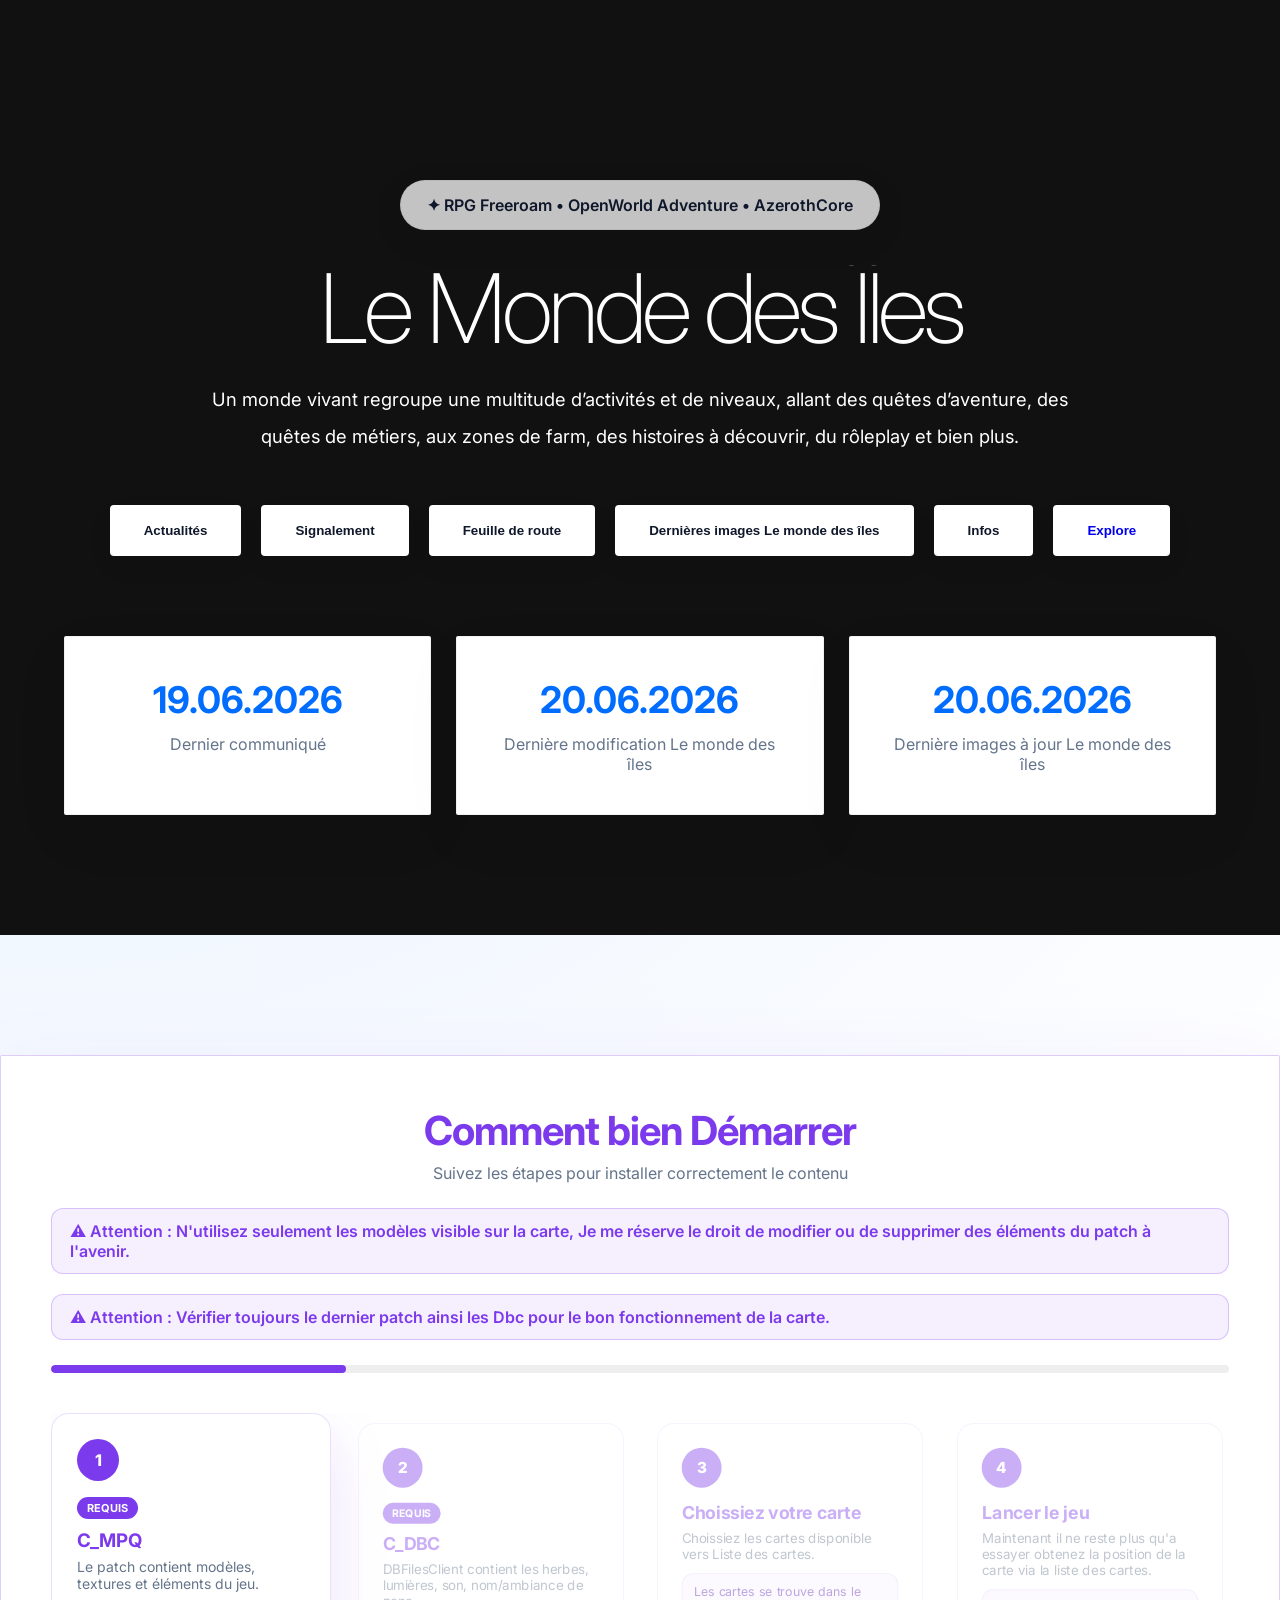
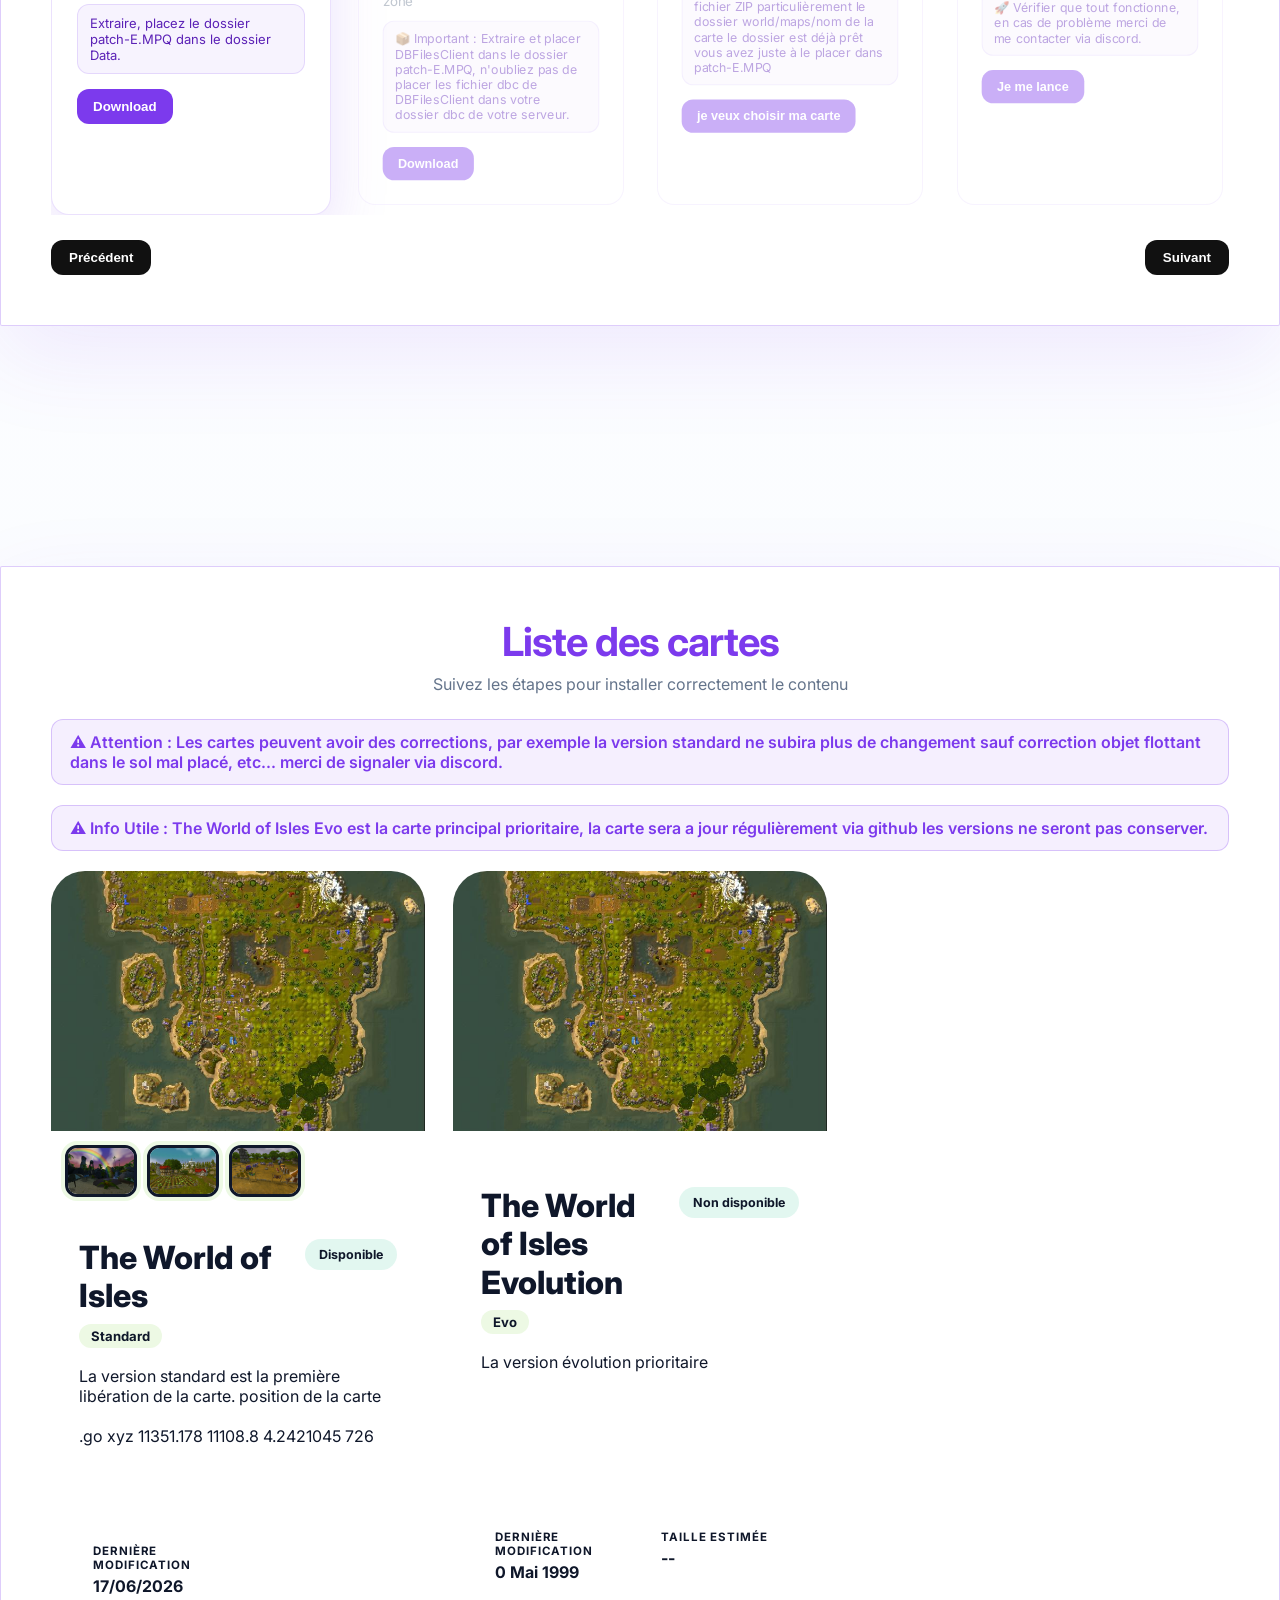
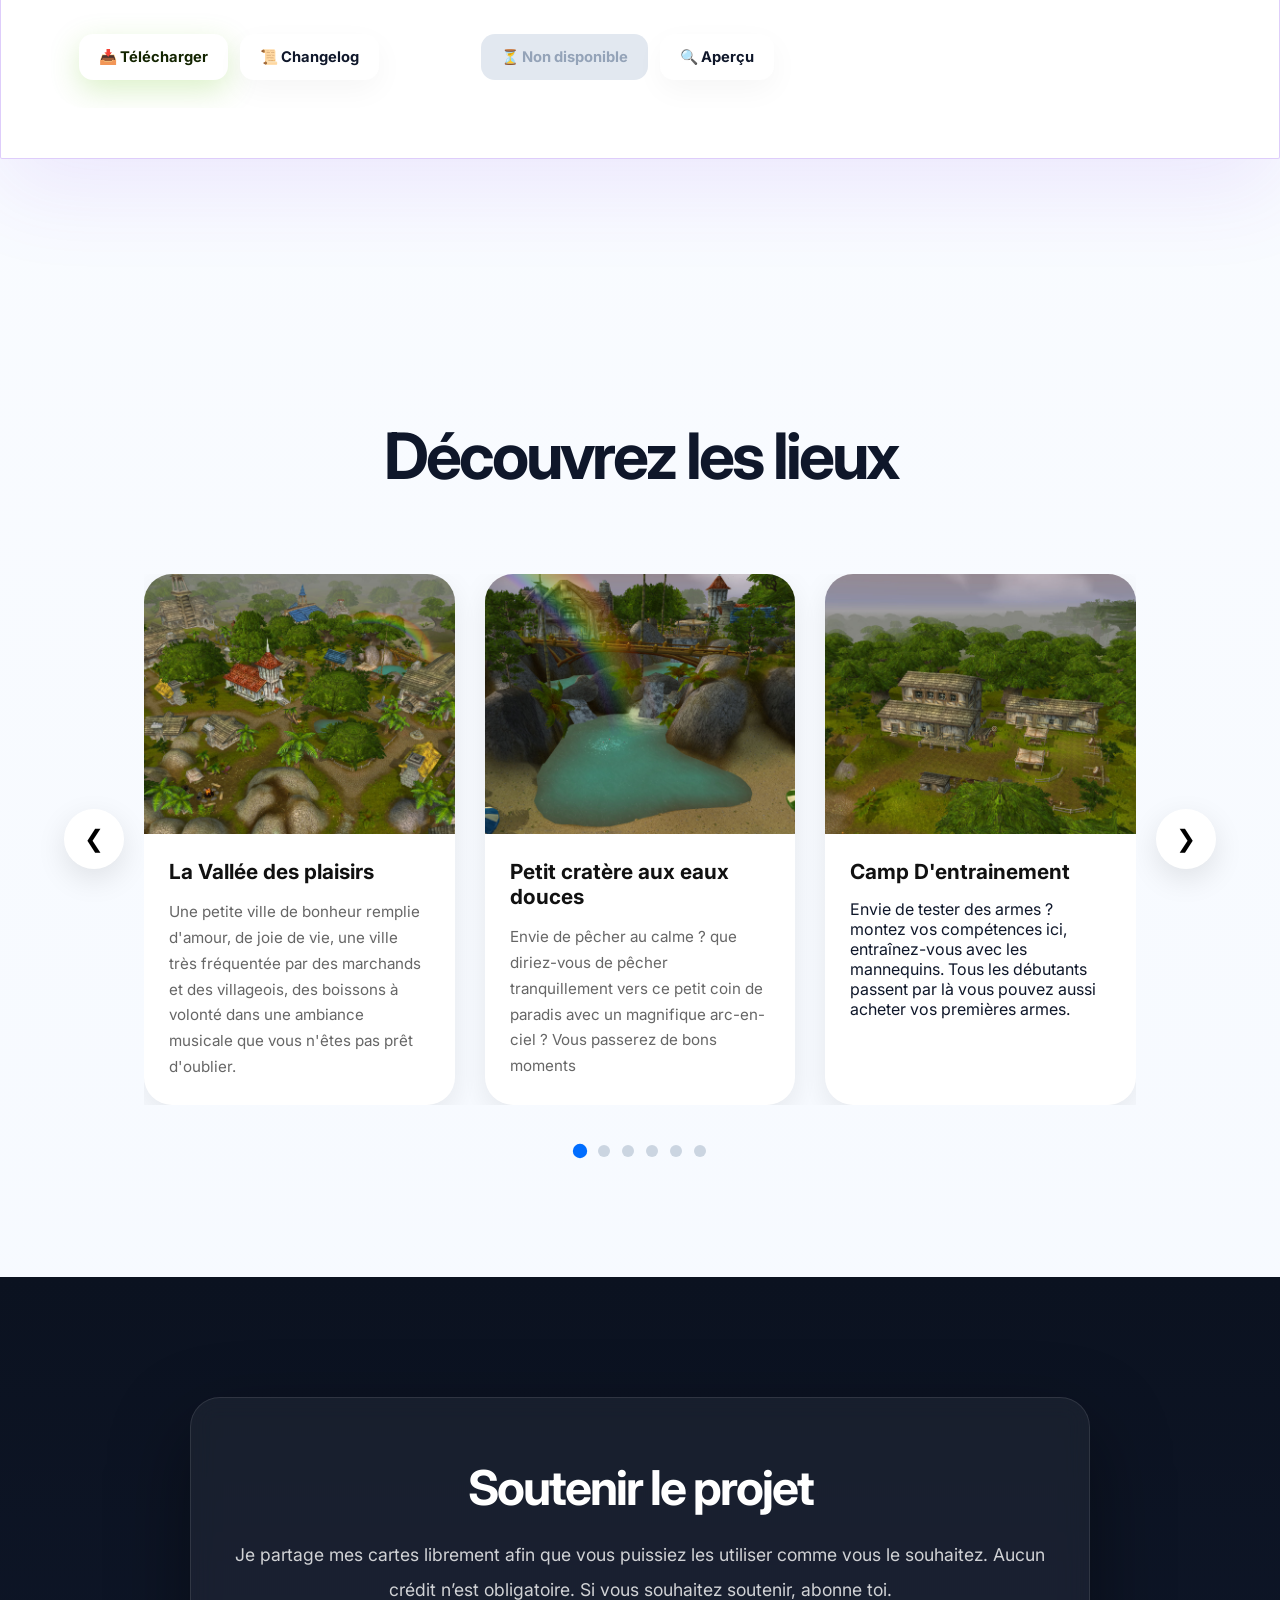
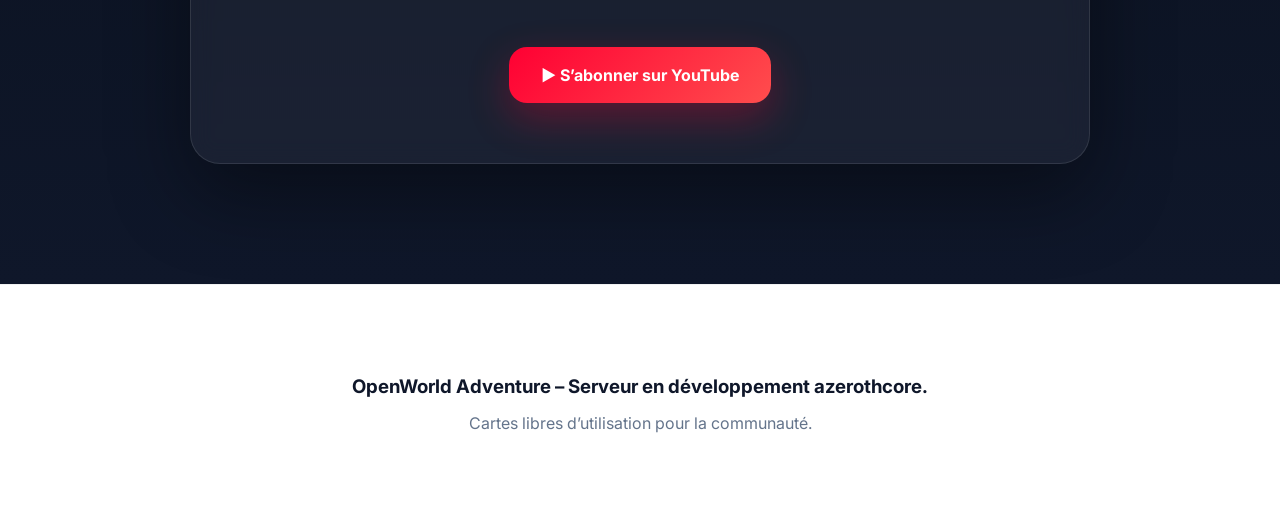
==== commit e0dc9421: "Add files via upload" ====
--- a/index.html
+++ b/index.html
@@ -466,7 +466,7 @@
         <article class="release-card">
 
             <div class="release-image-wrapper">
-                <img src="img/card/standard.jpg"
+                <img src="img/card/standard.JPG"
                      alt="Release Alpha"
                      class="release-main-image">
                 <div class="release-banner"></div>
@@ -510,7 +510,7 @@
         ========================================== -->
         <article class="release-card">
             <div class="release-image-wrapper">
-                <img src="img/card/standard.jpg"
+                <img src="img/card/standard.JPG"
                      alt="Release Alpha"
                      class="release-main-image">
                 <div class="release-banner"></div>
@@ -678,7 +678,7 @@
           <div class="news-card">
 
                 <h2>The World of Isles standard</h2>
-                <li>Objet flottanet, en dessous du sol.<li>
+                <li>Objet flottant, en dessous du sol.<li>
 
         </div>
     </div>
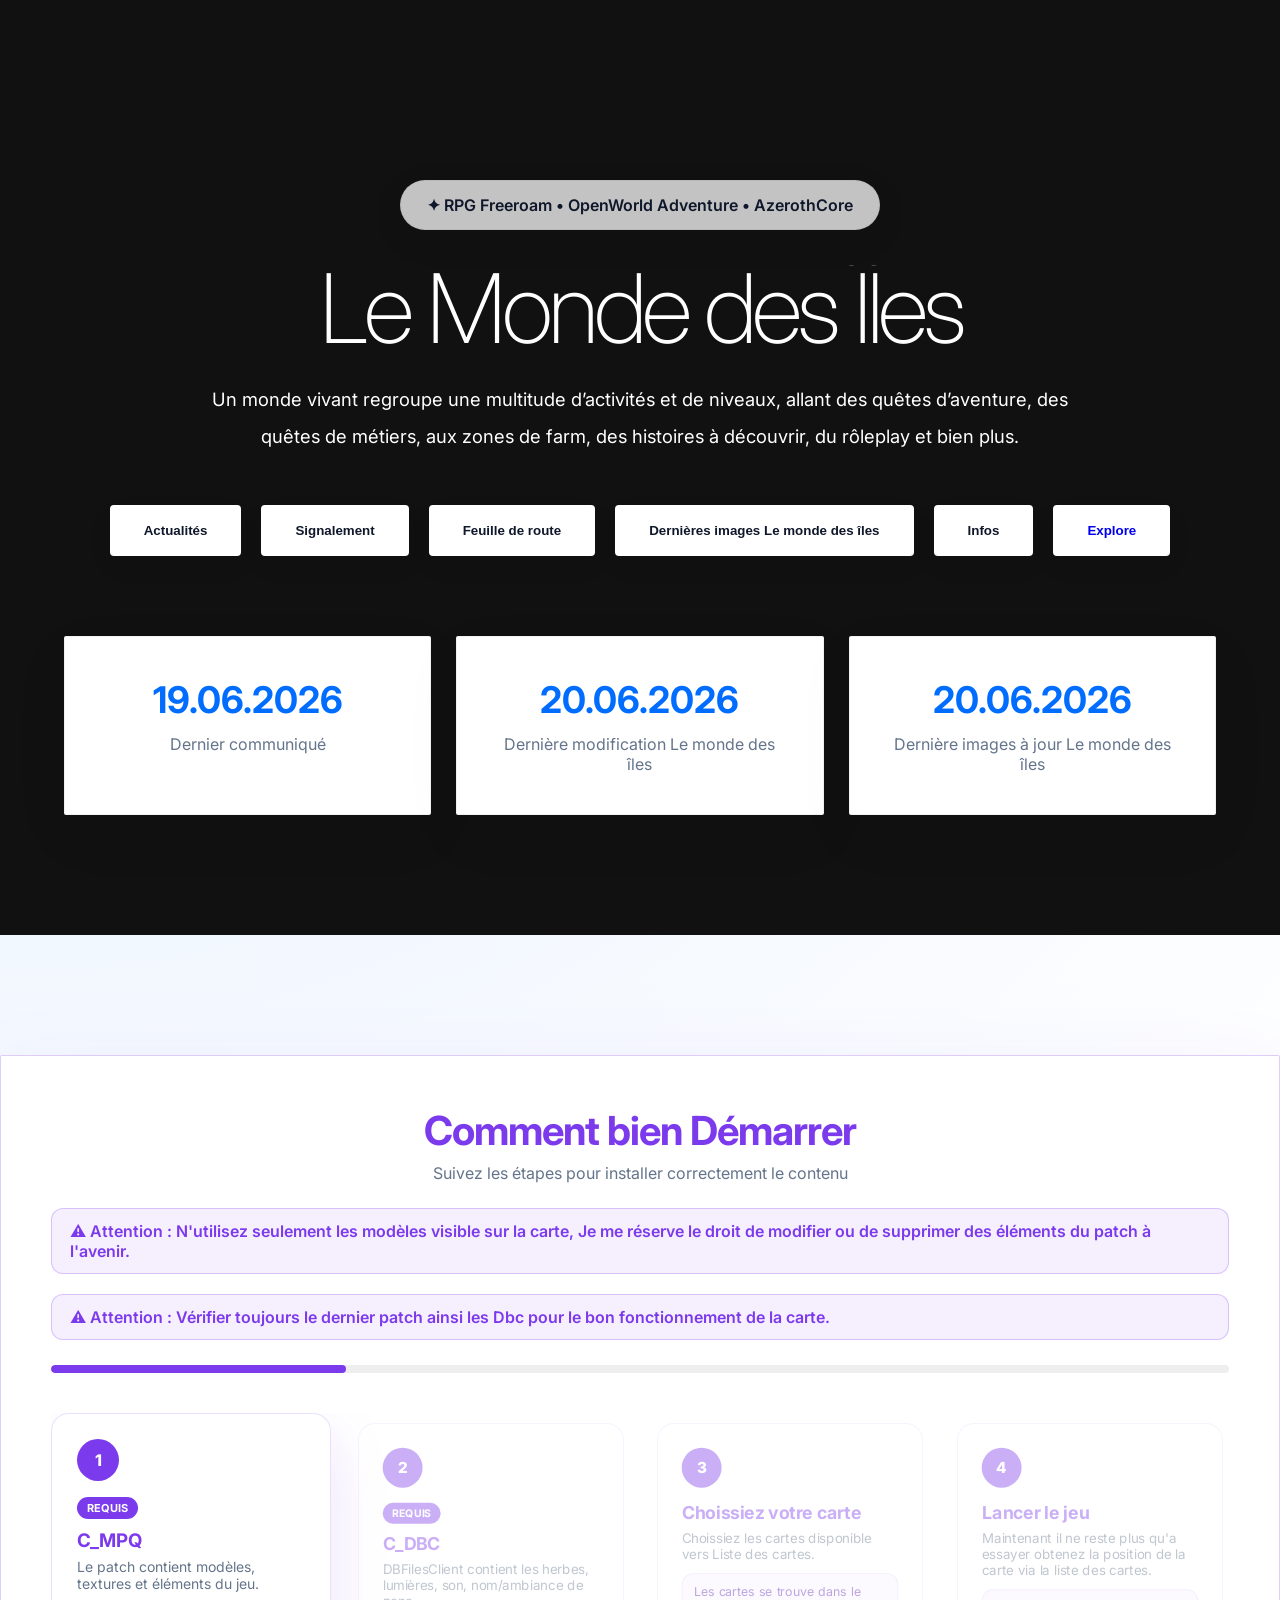
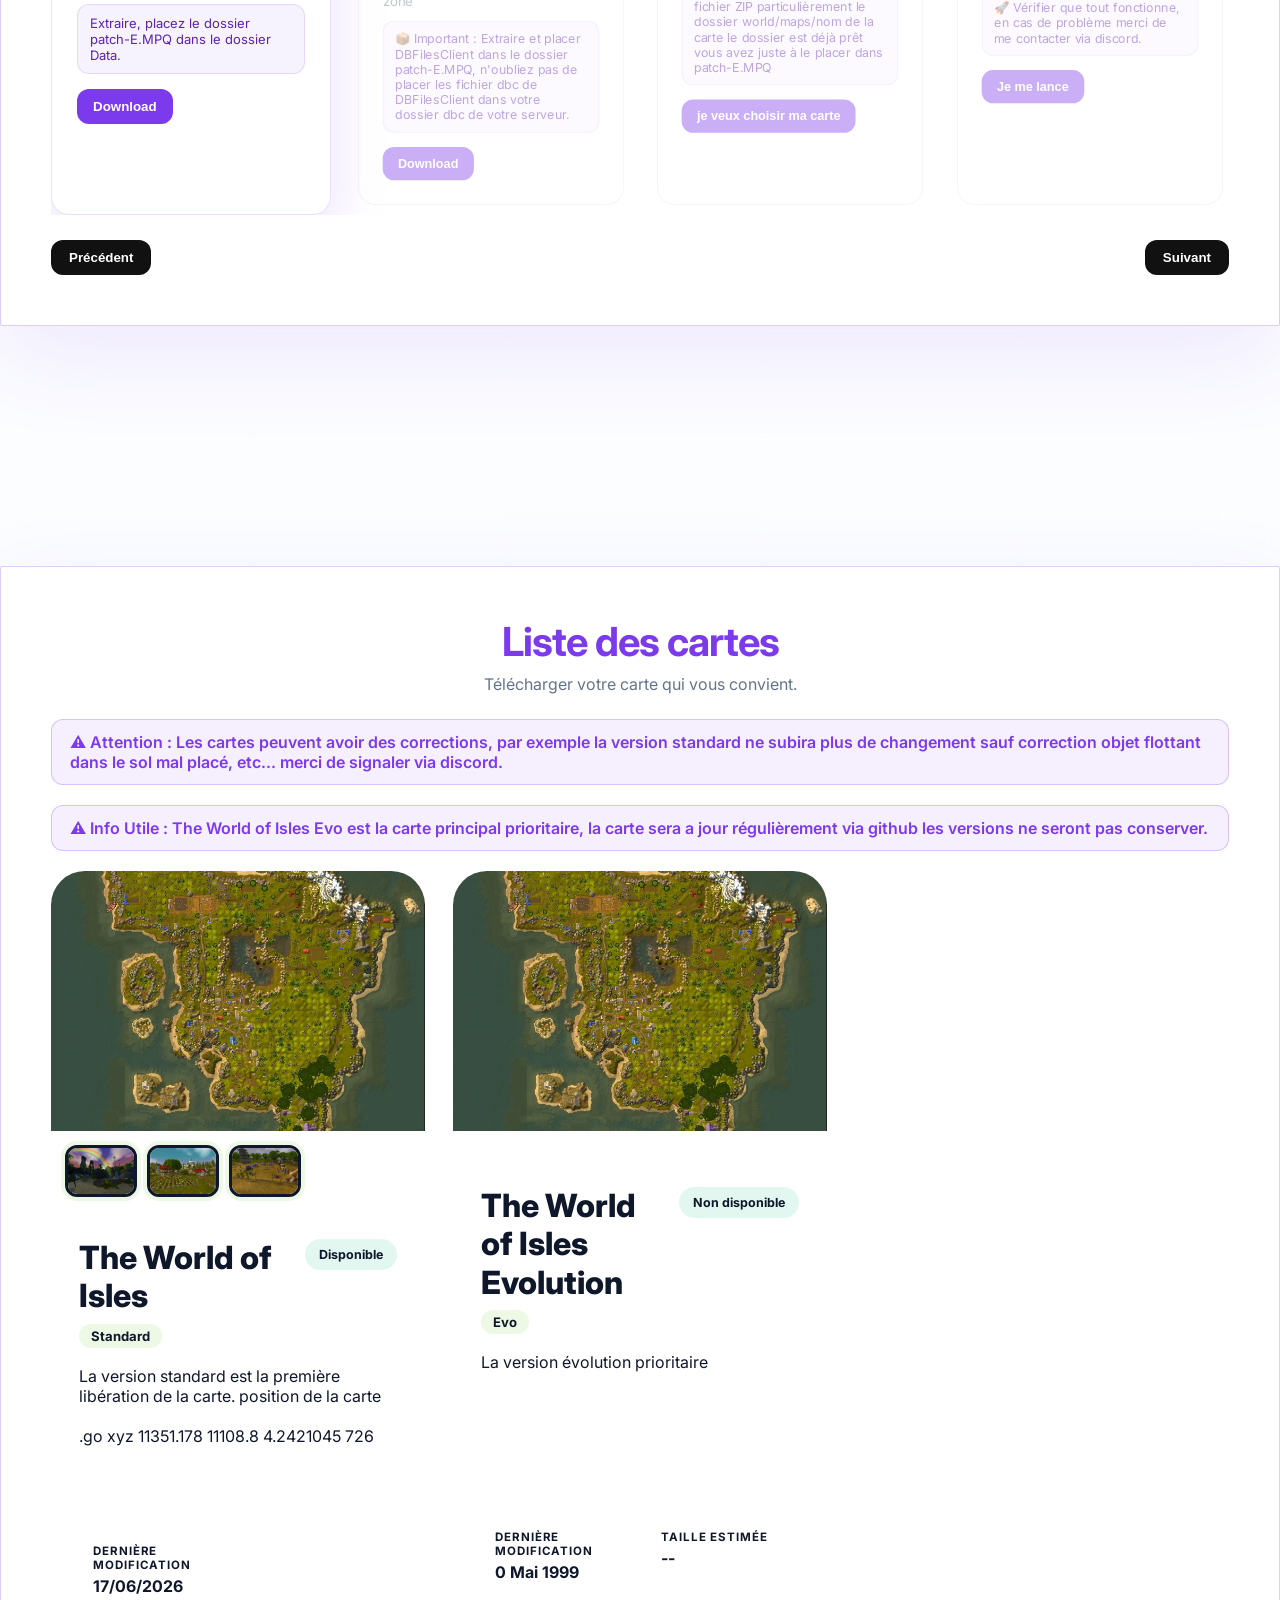
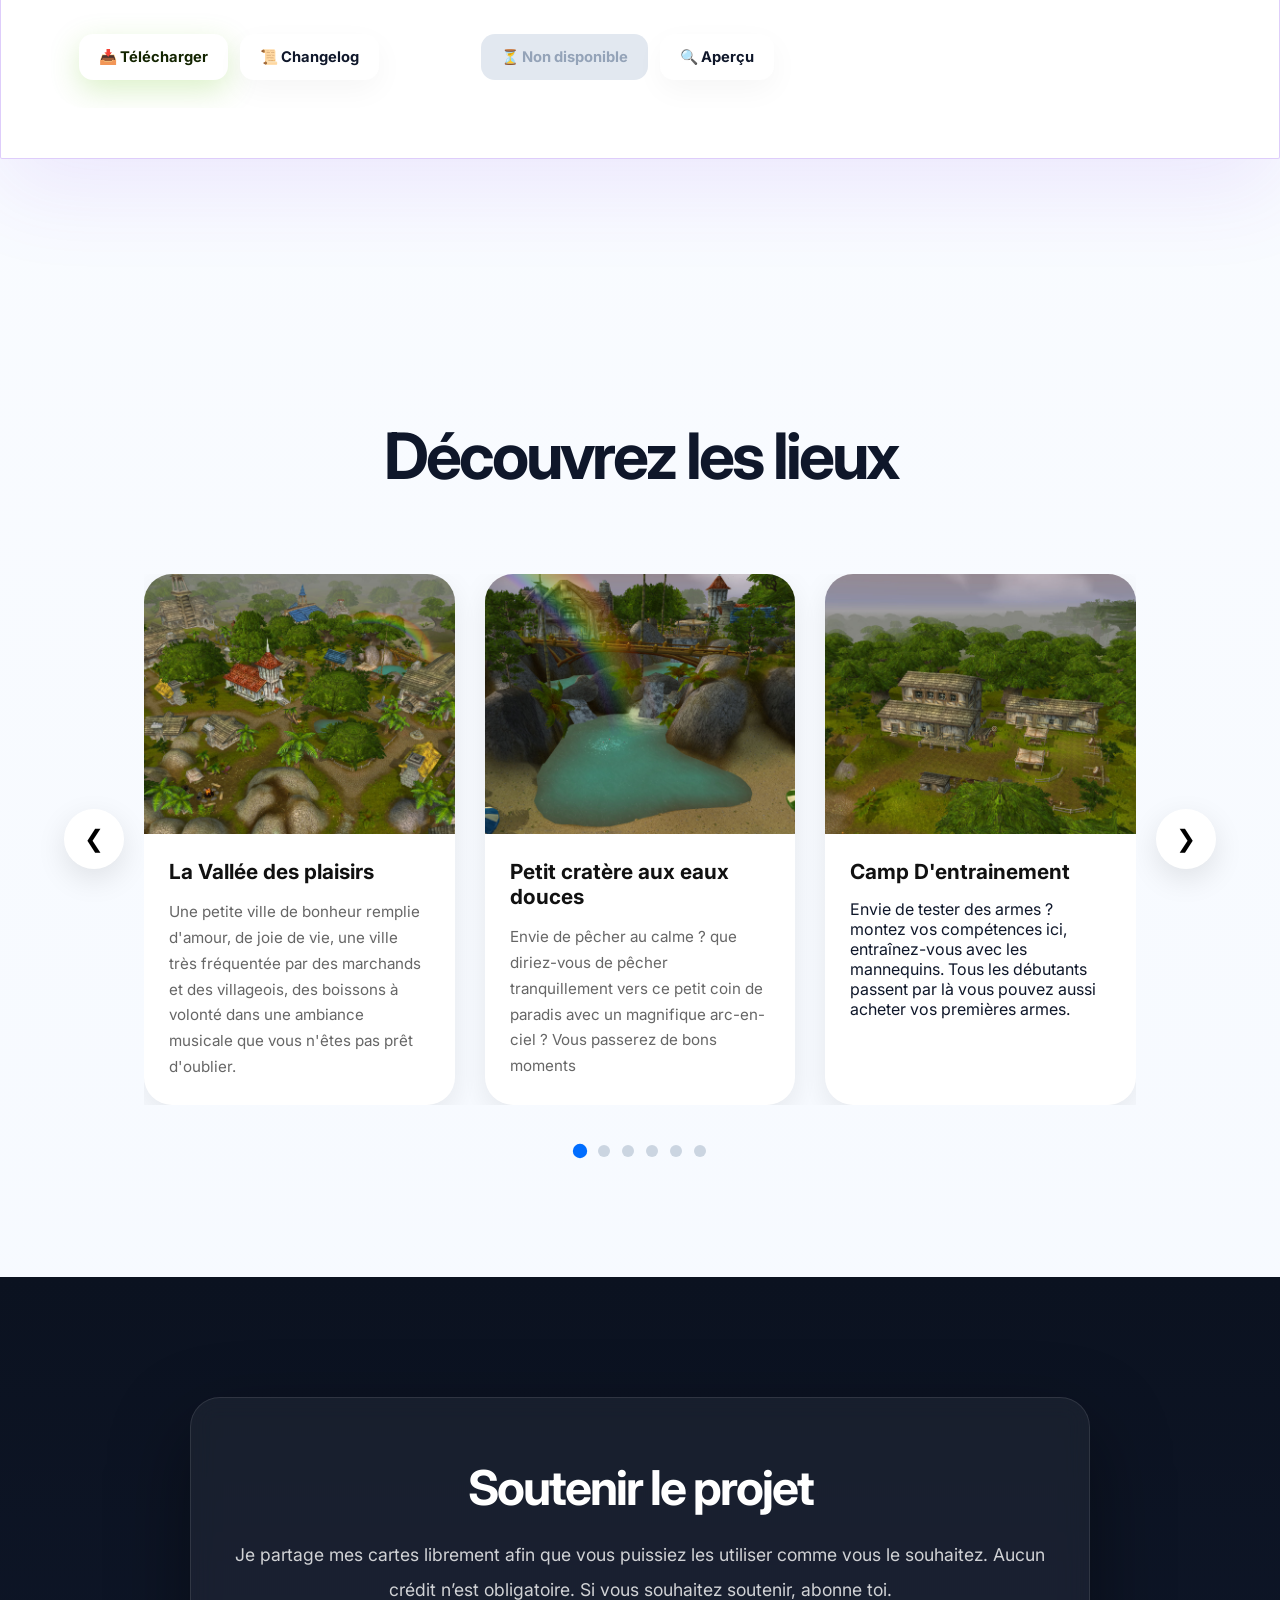
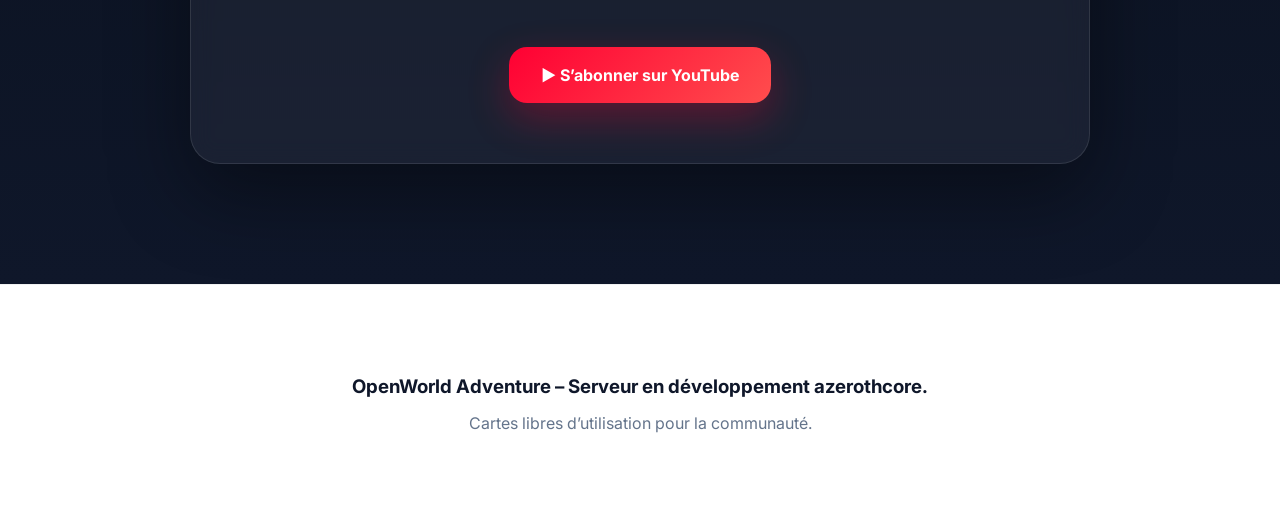
==== commit f2319cef: "Add files via upload" ====
--- a/index.html
+++ b/index.html
@@ -445,7 +445,7 @@
 
     <div class="tutorial-title">
         <h2>Liste des cartes</h2>
-        <p>Suivez les étapes pour installer correctement le contenu</p>
+        <p>Télécharger votre carte qui vous convient.</p>
     </div>
 
     <!-- WARNING BOX GLOBAL -->
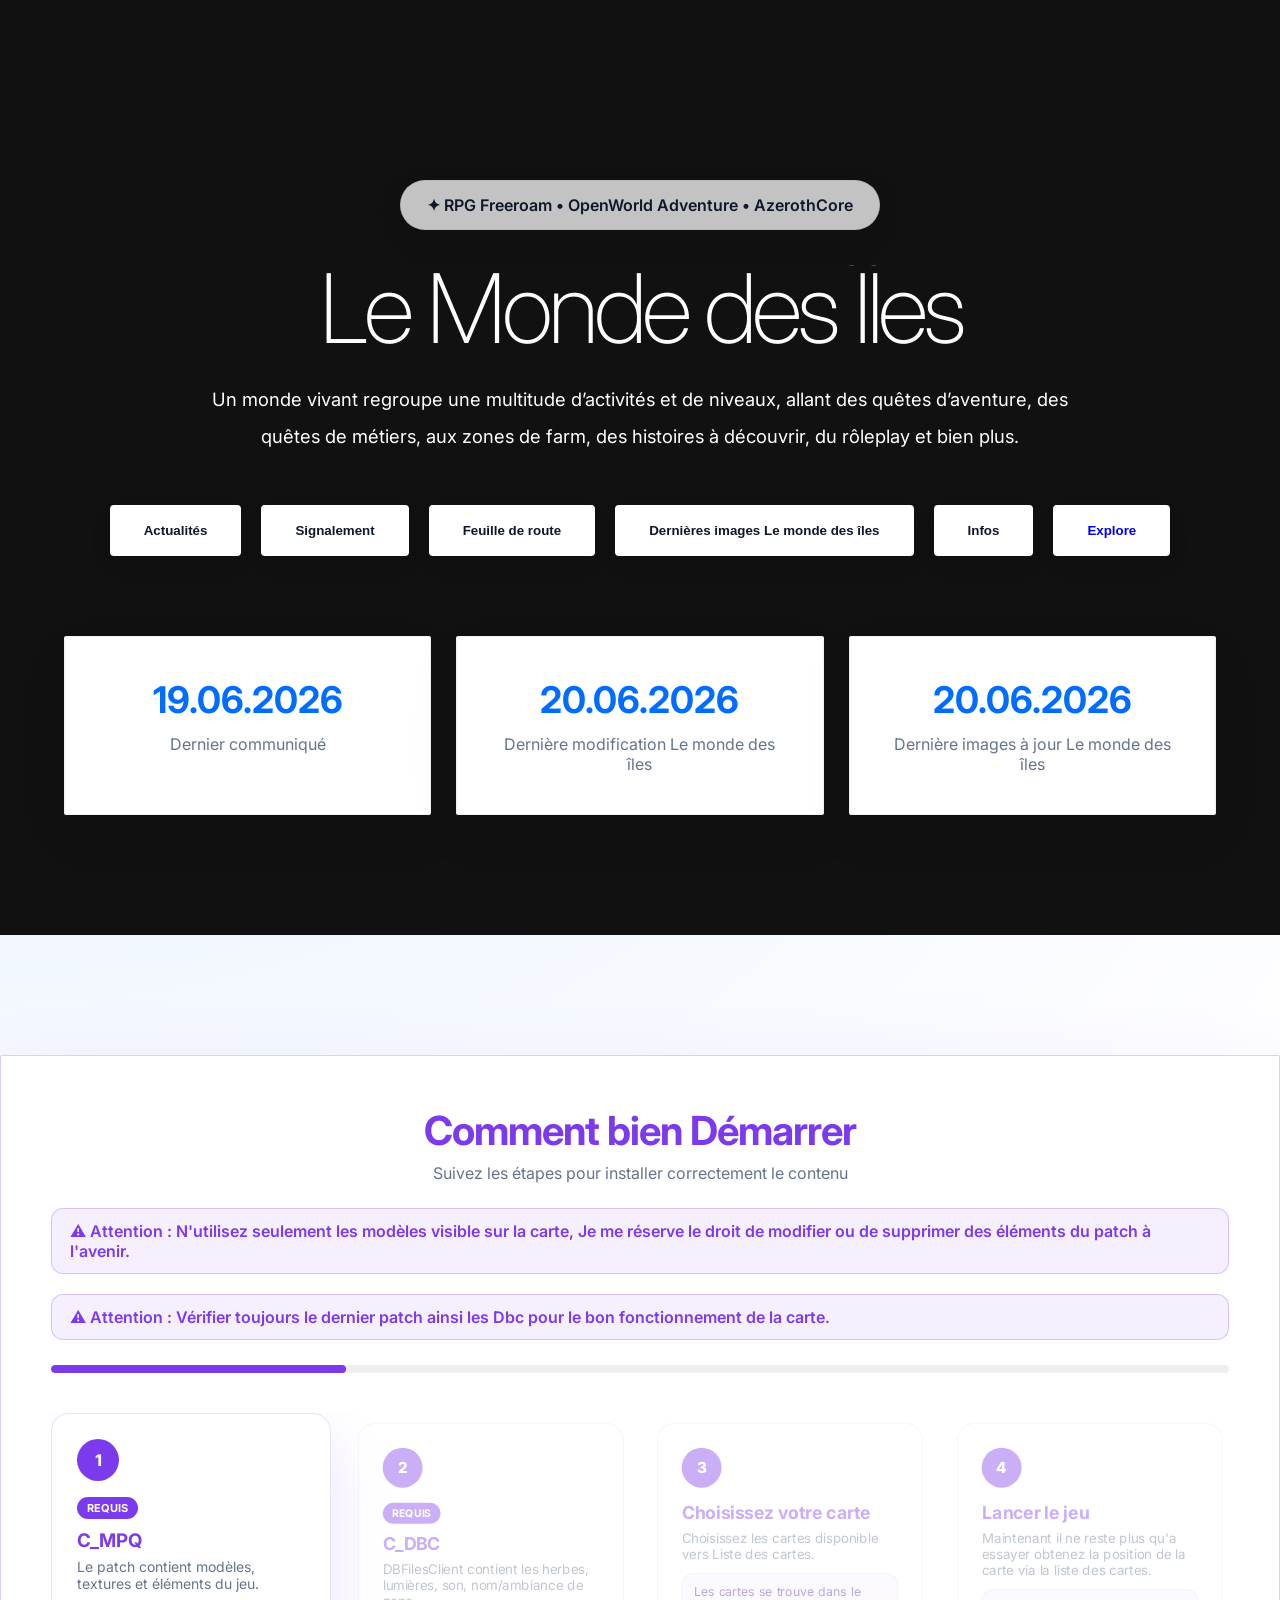
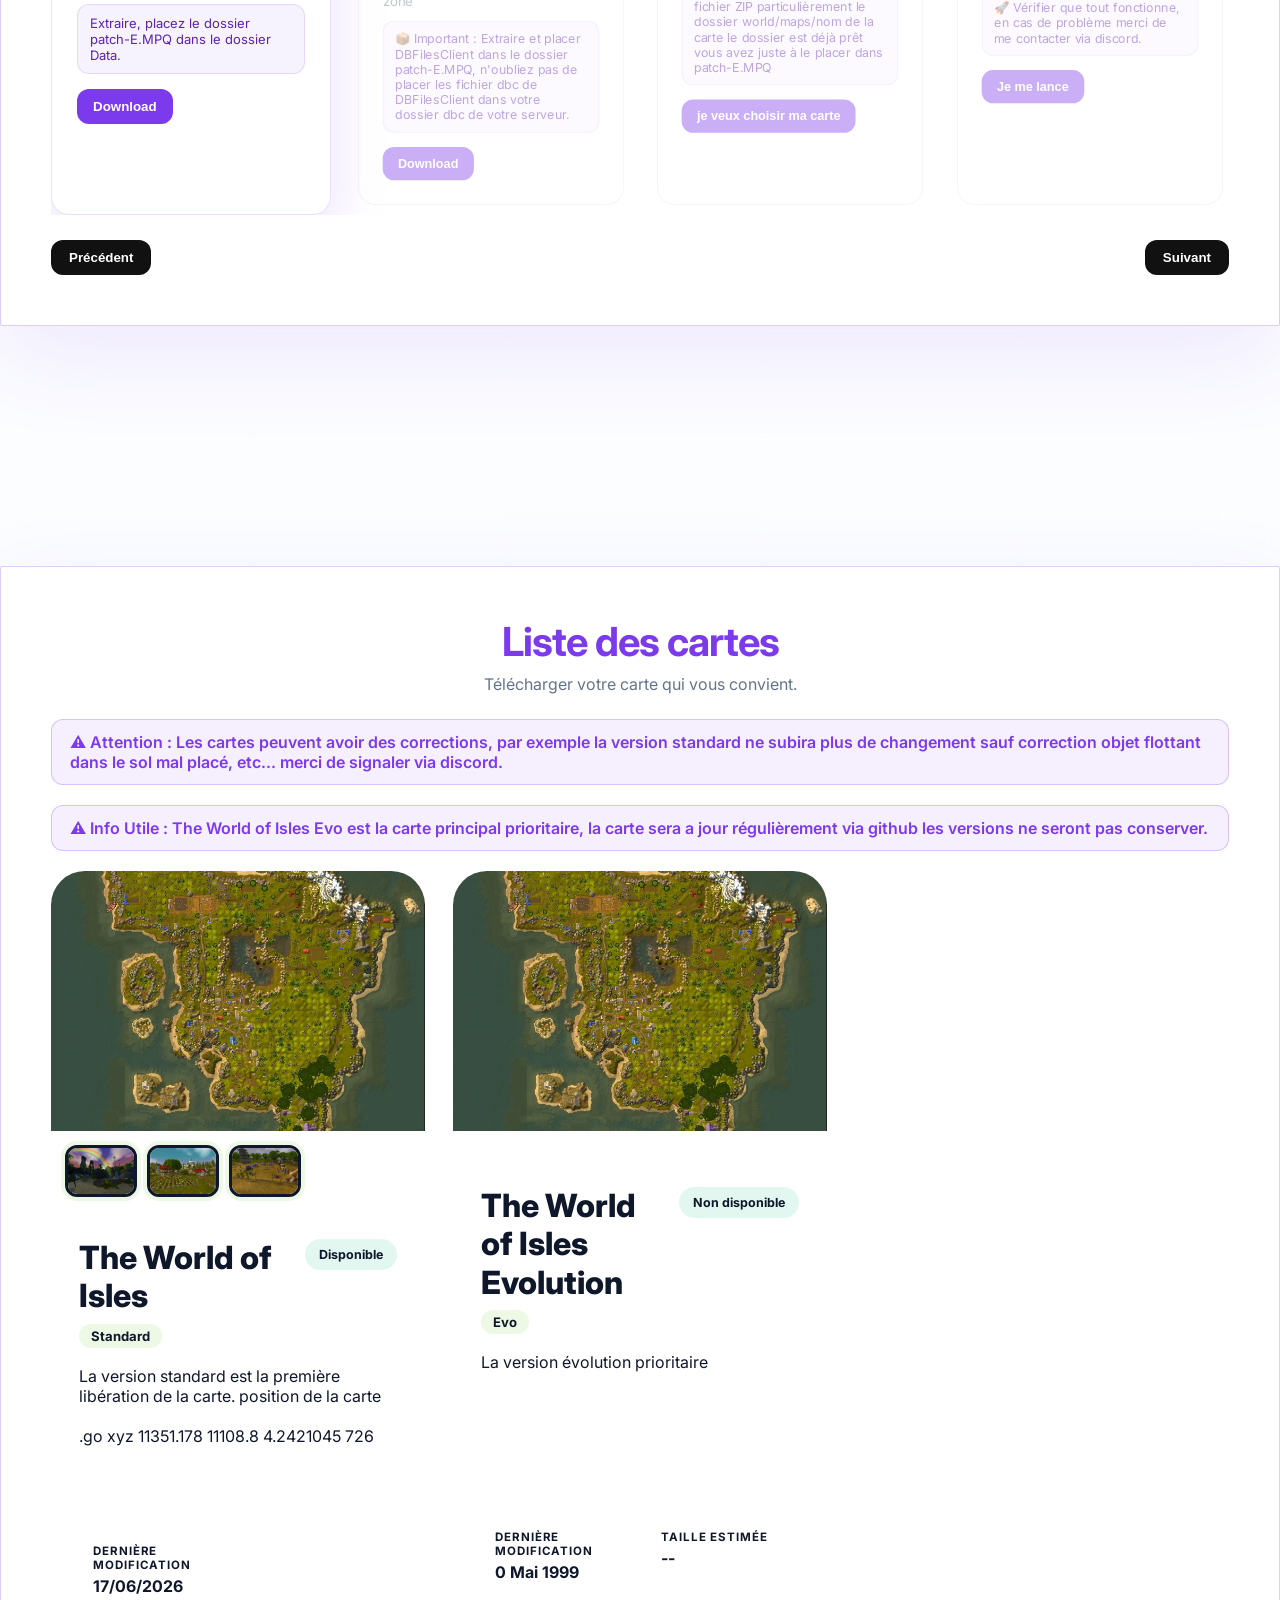
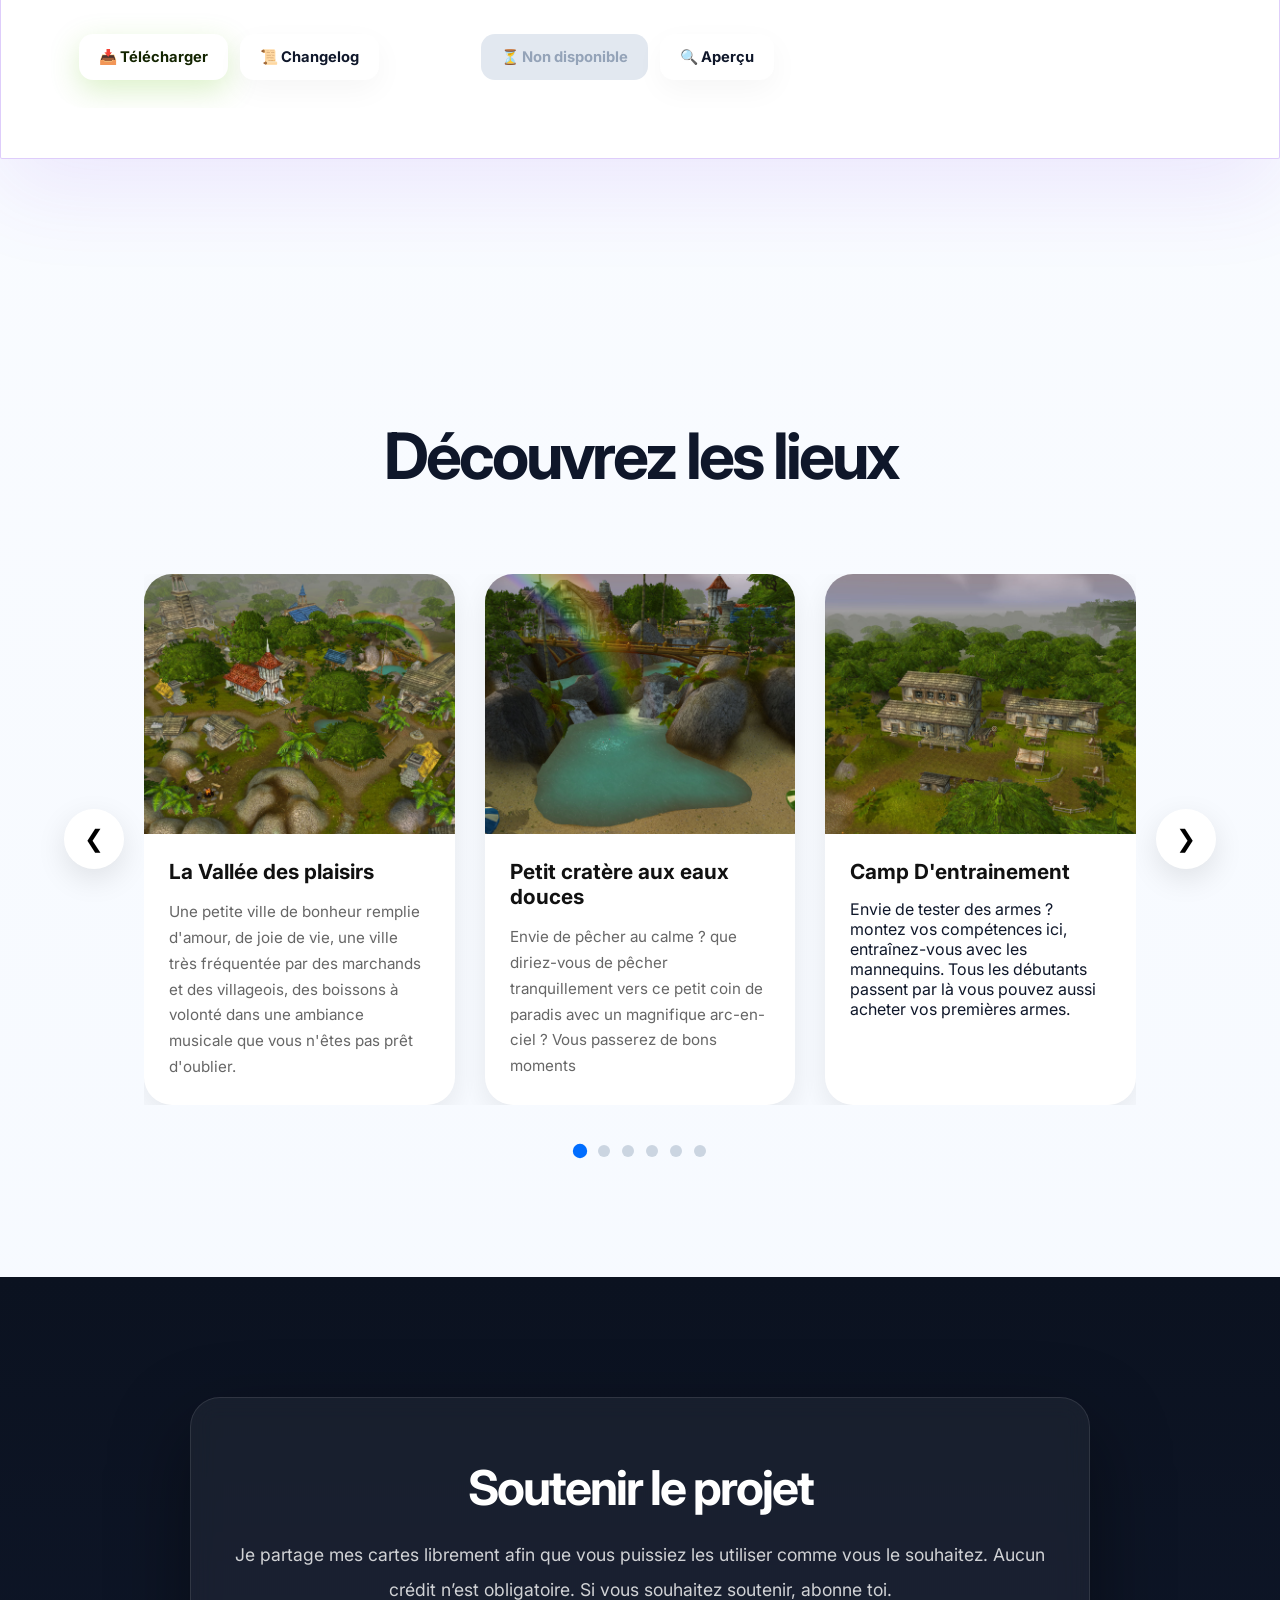
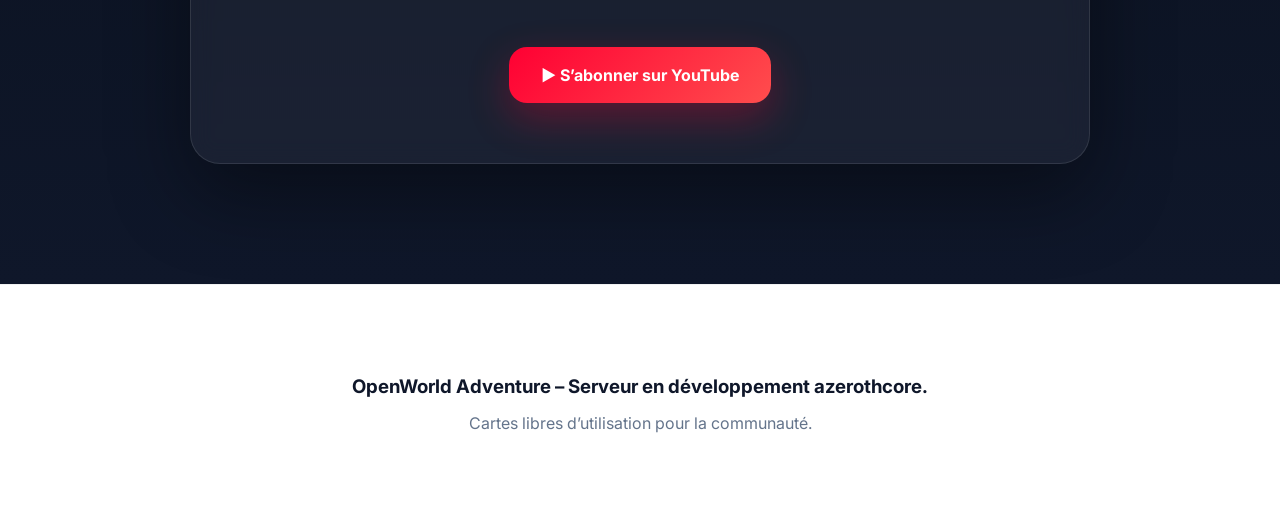
==== commit 11776139: "Add files via upload" ====
--- a/index.html
+++ b/index.html
@@ -392,9 +392,9 @@
 
             <div class="step-info">
 
-                <h3>Choissiez votre carte</h3>
-
-                <p>Choissiez les cartes disponible vers Liste des cartes.</p>
+                <h3>Choisissez votre carte</h3>
+
+                <p>Choisissez les cartes disponible vers Liste des cartes.</p>
 
                 <div class="info-box">
                     Les cartes se trouve dans le fichier ZIP particulièrement le dossier world/maps/nom de la carte le dossier est déjà prêt vous avez juste à le placer dans patch-E.MPQ
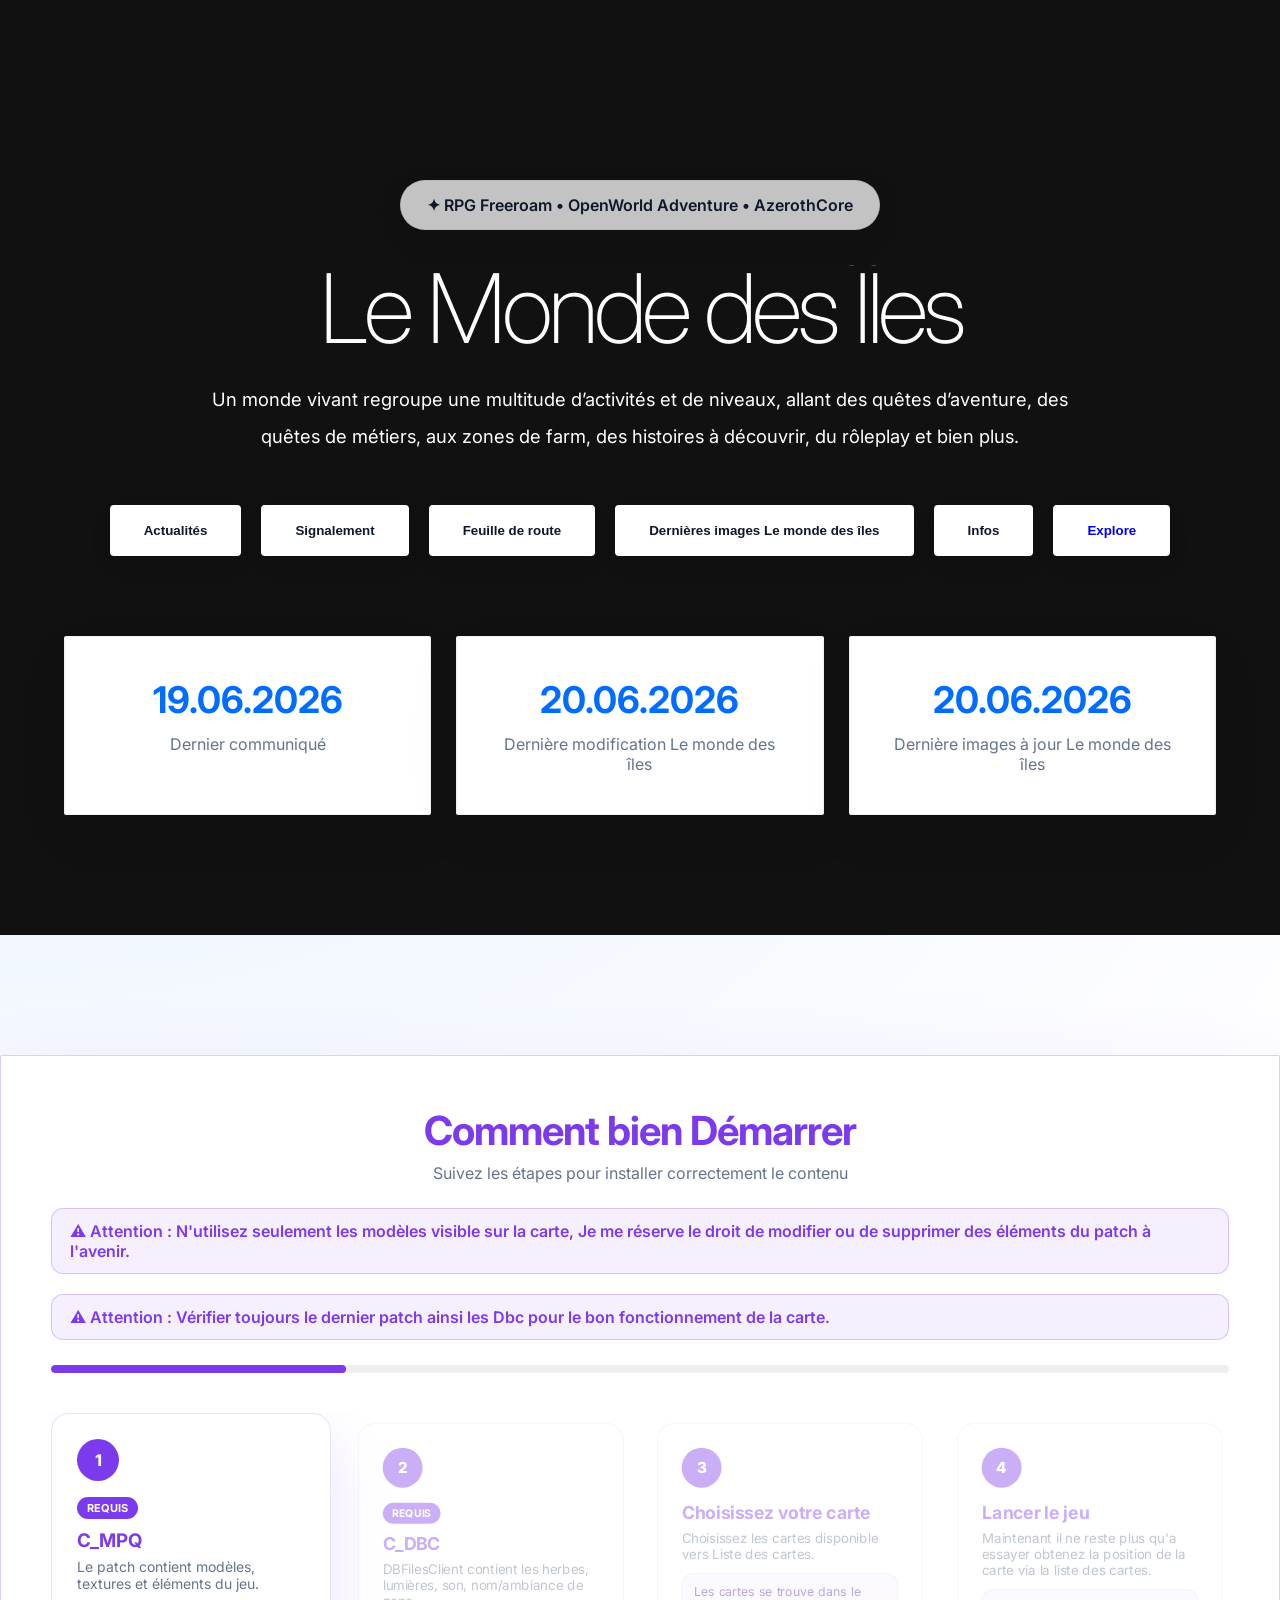
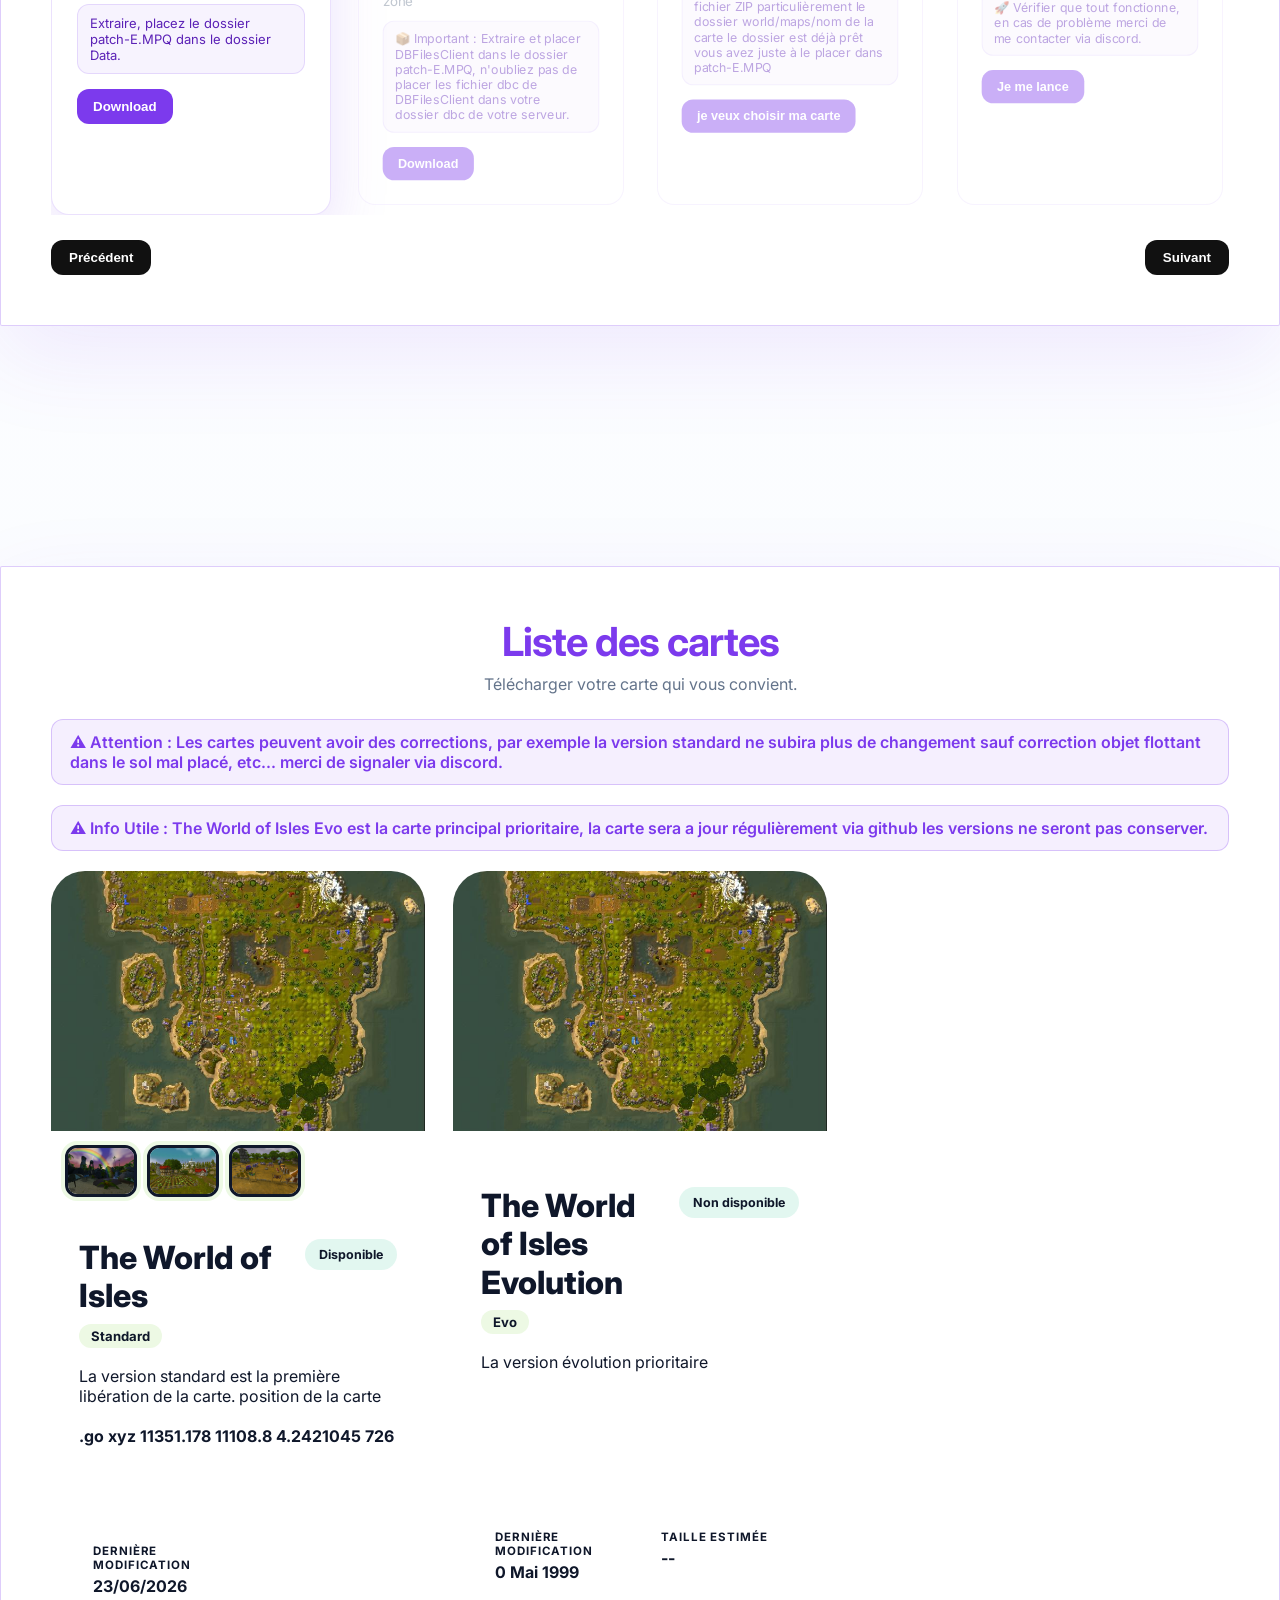
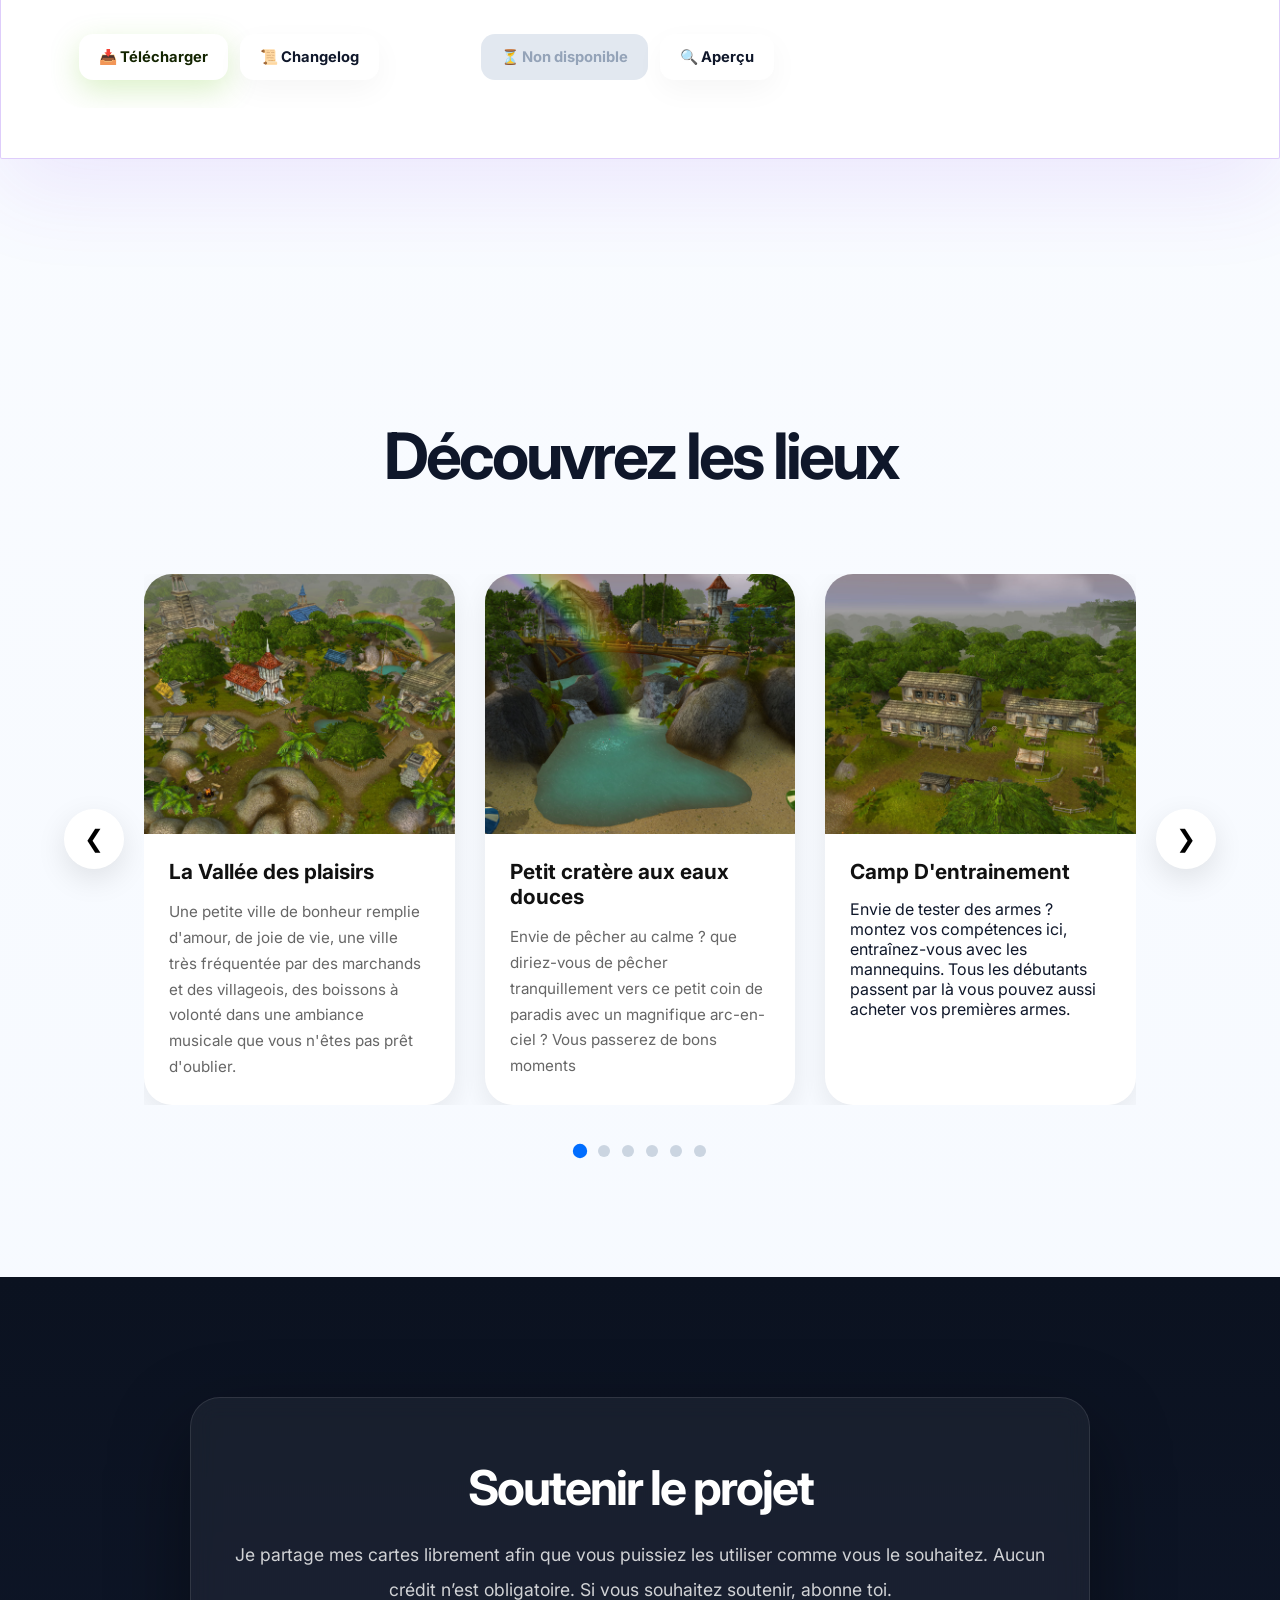
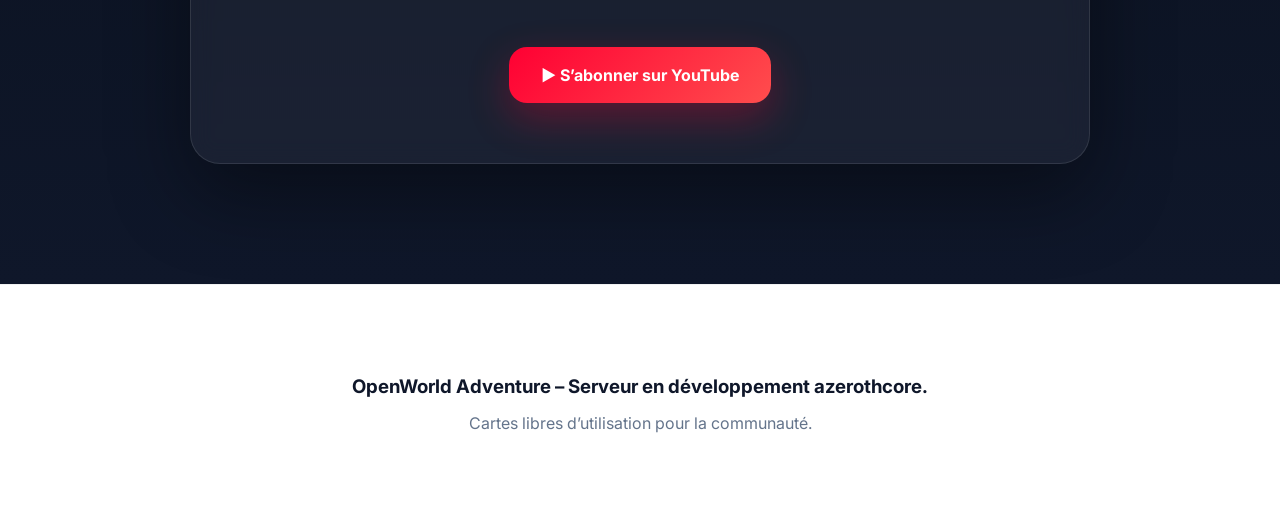
==== commit f4753b59: "Add files via upload" ====
--- a/index.html
+++ b/index.html
@@ -488,13 +488,13 @@
                 </div>
 
                 <p class="release-description">
-                    La version standard est la première libération de la carte. position de la carte <br/><br/>.go xyz 11351.178 11108.8 4.2421045 726
+                    La version standard est la première libération de la carte. position de la carte <br/><br/><b>.go xyz 11351.178 11108.8 4.2421045 726</b>
                 </p>
 
                 <div class="meta-grid">
                     <div class="meta-box">
                         <span class="meta-label">Dernière modification</span>
-                        <span class="meta-value">17/06/2026</span>
+                        <span class="meta-value">23/06/2026</span>
                     </div>
                 </div>
 
@@ -563,7 +563,10 @@
         </div>
         <div class="modal-body">
             <ul class="changelog-list">
-                <li></li>
+            	<h3>The World of Isle 1.0.1</h3>
+            	<li>Suppresion de certains objet caché ou flottant.</li>
+                <li>Correction de texture dans certains coins.</li>
+                <li>Vous pouvez utiliser maintenant un patch personnalisé sans dépendre du dossier MPQ.</li>
             </ul>
         </div>
     </div>
@@ -656,7 +659,6 @@
           <div class="news-card">
 
                 <h2>Actualités</h2>
-                <p></p>
 
 
             </div>
@@ -678,7 +680,8 @@
           <div class="news-card">
 
                 <h2>The World of Isles standard</h2>
-                <li>Objet flottant, en dessous du sol.<li>
+                <li>Objet flottant, en dessous du sol.</li>
+                <li>Il manque quelque modèle d'ou se trouve les petit cubes sur la carte</li>
 
         </div>
     </div>
